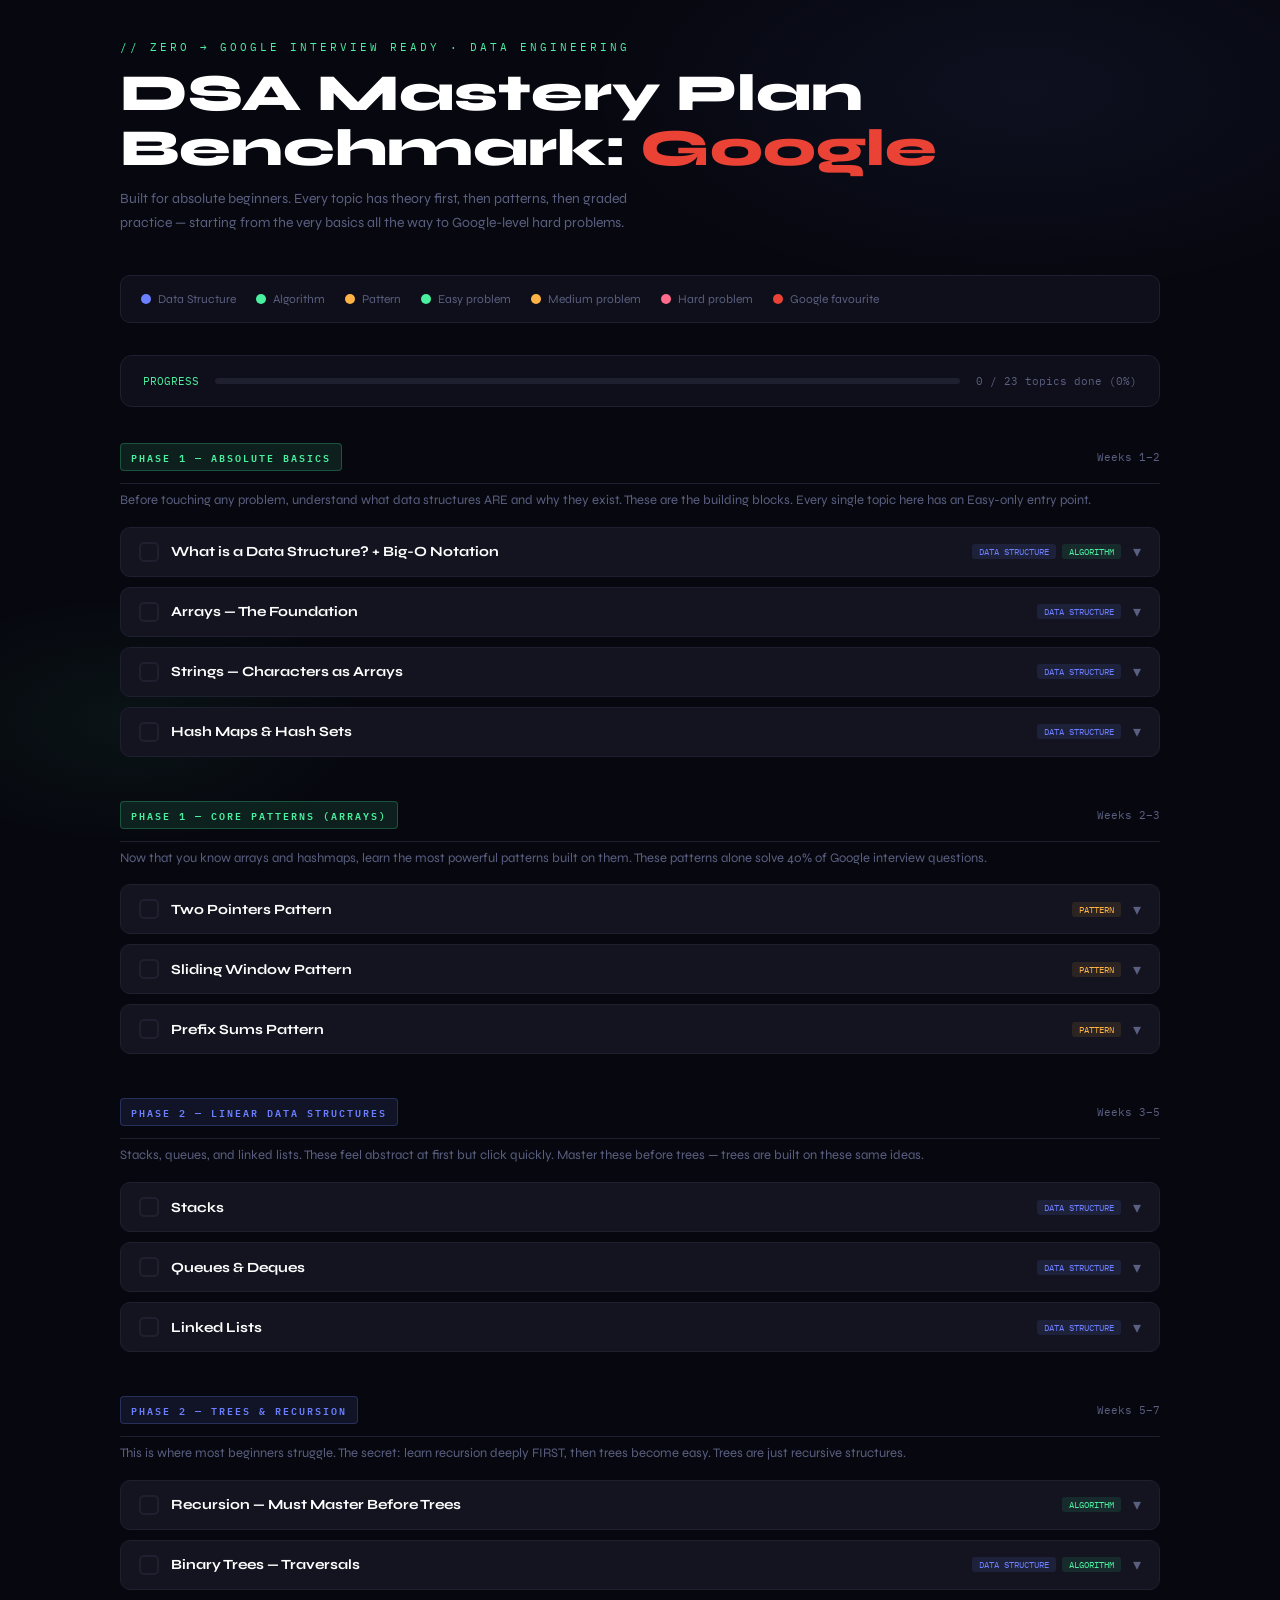
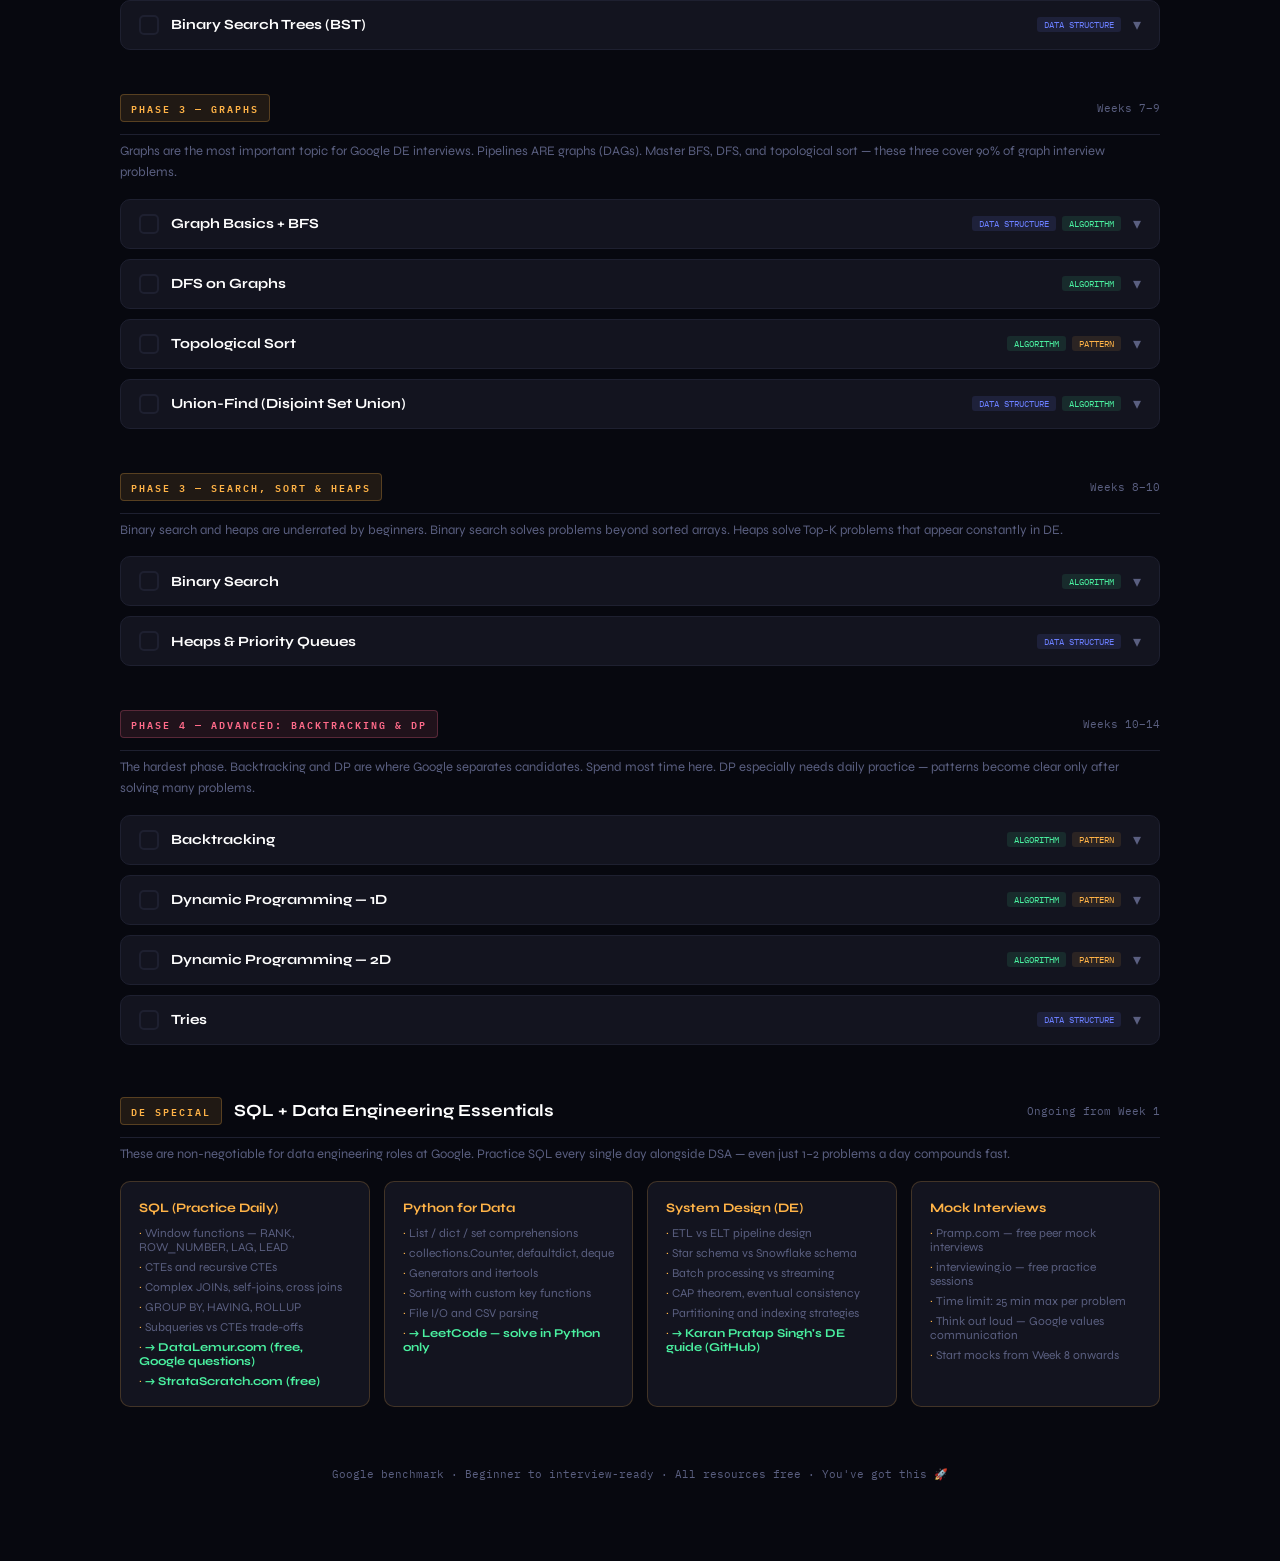
==== basics_DE_learn/learn_plans/dsa-study-plan.html @ 154f58cb "added comprehensive DSA plan" ====
<!DOCTYPE html>
<html lang="en">
<head>
<meta charset="UTF-8"/>
<meta name="viewport" content="width=device-width, initial-scale=1.0"/>
<title>Google DSA Plan — Zero to Interview Ready</title>
<link href="https://fonts.googleapis.com/css2?family=IBM+Plex+Mono:wght@400;600&family=Syne:wght@400;600;700;800&display=swap" rel="stylesheet"/>
<style>
:root {
  --bg: #07080f;
  --surface: #0e0f1a;
  --card: #13141f;
  --border: #1e2030;
  --accent: #4af0a0;
  --accent2: #6b7fff;
  --accent3: #ffb347;
  --accent4: #ff6b8a;
  --text: #dde0f0;
  --muted: #5a5f80;
  --google: #ea4335;
}

*{margin:0;padding:0;box-sizing:border-box;}

body {
  background: var(--bg);
  color: var(--text);
  font-family: 'Syne', sans-serif;
  min-height: 100vh;
}

body::before {
  content:'';
  position:fixed;
  inset:0;
  background:
    radial-gradient(ellipse 60% 40% at 80% 10%, rgba(107,127,255,0.07) 0%, transparent 60%),
    radial-gradient(ellipse 40% 30% at 10% 80%, rgba(74,240,160,0.05) 0%, transparent 50%);
  pointer-events:none;
  z-index:0;
}

.wrap {
  max-width:1080px;
  margin:0 auto;
  padding:40px 20px 80px;
  position:relative;
  z-index:1;
}

/* HEADER */
.hero {
  margin-bottom:40px;
}
.hero-eyebrow {
  font-family:'IBM Plex Mono', monospace;
  font-size:11px;
  letter-spacing:3px;
  color:var(--accent);
  text-transform:uppercase;
  margin-bottom:12px;
}
.hero h1 {
  font-size:clamp(28px,5vw,52px);
  font-weight:800;
  line-height:1.05;
  color:#fff;
}
.hero h1 em {
  font-style:normal;
  color:var(--google);
}
.hero-sub {
  margin-top:12px;
  color:var(--muted);
  font-size:14px;
  line-height:1.7;
  max-width:560px;
}

/* LEGEND */
.legend {
  display:flex;
  gap:20px;
  flex-wrap:wrap;
  margin-bottom:32px;
  padding:16px 20px;
  background:var(--surface);
  border:1px solid var(--border);
  border-radius:10px;
  font-size:12px;
}
.legend-item {
  display:flex;
  align-items:center;
  gap:7px;
  color:var(--muted);
}
.dot {
  width:10px;height:10px;border-radius:50%;flex-shrink:0;
}
.dot-e{background:var(--accent);}
.dot-m{background:var(--accent3);}
.dot-h{background:var(--accent4);}
.dot-t{background:var(--accent2);}

/* PROGRESS */
.prog-wrap {
  background:var(--surface);
  border:1px solid var(--border);
  border-radius:12px;
  padding:18px 22px;
  margin-bottom:36px;
  display:flex;
  align-items:center;
  gap:16px;
  flex-wrap:wrap;
}
.prog-label {
  font-family:'IBM Plex Mono',monospace;
  font-size:11px;
  color:var(--accent);
  white-space:nowrap;
}
.prog-track {
  flex:1;
  min-width:100px;
  height:6px;
  background:var(--border);
  border-radius:99px;
  overflow:hidden;
}
.prog-fill {
  height:100%;
  background:linear-gradient(90deg,var(--accent),var(--accent2));
  border-radius:99px;
  transition:width .5s ease;
  width:0%;
}
.prog-count {
  font-family:'IBM Plex Mono',monospace;
  font-size:11px;
  color:var(--muted);
  white-space:nowrap;
}

/* PHASE */
.phase-block {margin-bottom:44px;}
.phase-title-row {
  display:flex;
  align-items:center;
  gap:12px;
  margin-bottom:6px;
  padding-bottom:12px;
  border-bottom:1px solid var(--border);
}
.phase-pill {
  font-family:'IBM Plex Mono',monospace;
  font-size:10px;
  letter-spacing:2px;
  padding:4px 10px;
  border-radius:4px;
  text-transform:uppercase;
  font-weight:600;
}
.ph1{background:rgba(74,240,160,.1);color:var(--accent);border:1px solid rgba(74,240,160,.25);}
.ph2{background:rgba(107,127,255,.1);color:var(--accent2);border:1px solid rgba(107,127,255,.25);}
.ph3{background:rgba(255,179,71,.1);color:var(--accent3);border:1px solid rgba(255,179,71,.25);}
.ph4{background:rgba(255,107,138,.1);color:var(--accent4);border:1px solid rgba(255,107,138,.25);}

.phase-name {font-size:17px;font-weight:700;color:#fff;}
.phase-weeks {
  margin-left:auto;
  font-family:'IBM Plex Mono',monospace;
  font-size:11px;
  color:var(--muted);
}
.phase-desc {
  font-size:13px;
  color:var(--muted);
  margin-bottom:16px;
  line-height:1.6;
}

/* TOPIC CARD */
.topic-card {
  background:var(--card);
  border:1px solid var(--border);
  border-radius:10px;
  margin-bottom:10px;
  overflow:hidden;
  transition:border-color .2s;
}
.topic-card:hover{border-color:rgba(107,127,255,.3);}
.topic-card.done{background:#0a0f0d;border-color:rgba(74,240,160,.18);}

.topic-head {
  display:flex;
  align-items:center;
  gap:12px;
  padding:14px 18px;
  cursor:pointer;
  user-select:none;
}
.chk {
  width:20px;height:20px;
  border-radius:5px;
  border:2px solid var(--border);
  display:flex;align-items:center;justify-content:center;
  flex-shrink:0;
  cursor:pointer;
  transition:all .2s;
  background:transparent;
}
.topic-card.done .chk{background:var(--accent);border-color:var(--accent);}
.chk svg{opacity:0;transition:opacity .2s;}
.topic-card.done .chk svg{opacity:1;}

.topic-title{font-size:14px;font-weight:700;color:#fff;flex:1;}
.topic-card.done .topic-title{color:var(--accent);}

.topic-tags{display:flex;gap:6px;flex-wrap:wrap;}
.tag {
  font-family:'IBM Plex Mono',monospace;
  font-size:9px;
  padding:2px 7px;
  border-radius:3px;
  text-transform:uppercase;
}
.tag-ds{background:rgba(107,127,255,.12);color:var(--accent2);}
.tag-algo{background:rgba(74,240,160,.1);color:var(--accent);}
.tag-pat{background:rgba(255,179,71,.1);color:var(--accent3);}
.tag-google{background:rgba(234,67,53,.12);color:#ff8a80;}

.chevron{color:var(--muted);font-size:16px;transition:transform .25s;flex-shrink:0;}
.topic-card.open .chevron{transform:rotate(180deg);}

/* BODY */
.topic-body {
  display:none;
  padding:0 18px 18px;
  flex-direction:column;
  gap:18px;
  border-top:1px solid var(--border);
}
.topic-card.open .topic-body{display:flex;}

.body-grid {
  display:grid;
  grid-template-columns:1fr 1fr;
  gap:18px;
}
@media(max-width:600px){.body-grid{grid-template-columns:1fr;}}

.sec-label {
  font-family:'IBM Plex Mono',monospace;
  font-size:9px;
  letter-spacing:2px;
  color:var(--accent2);
  text-transform:uppercase;
  margin-bottom:8px;
}

/* Theory box */
.theory-box {
  background:var(--surface);
  border-radius:8px;
  padding:14px;
  font-size:13px;
  color:var(--muted);
  line-height:1.65;
  border-left:3px solid var(--accent2);
}
.theory-box strong{color:var(--text);}

/* Resources */
.res-list{list-style:none;display:flex;flex-direction:column;gap:7px;}
.res-list li{
  display:flex;align-items:flex-start;gap:8px;
  font-size:12px;color:var(--text);line-height:1.5;
}
.res-list li::before{content:'▶';color:var(--accent2);font-size:9px;margin-top:3px;flex-shrink:0;}
.res-list a{
  color:var(--accent2);text-decoration:none;
  border-bottom:1px dashed rgba(107,127,255,.35);
  transition:color .2s;
}
.res-list a:hover{color:#fff;}

/* Questions */
.q-group-label{
  font-family:'IBM Plex Mono',monospace;
  font-size:9px;
  color:var(--muted);
  letter-spacing:1px;
  text-transform:uppercase;
  margin:10px 0 5px;
}
.q-list{list-style:none;display:flex;flex-direction:column;gap:5px;}
.q-item{
  display:flex;align-items:center;gap:8px;
  font-size:12px;color:var(--muted);
  background:var(--surface);
  border-radius:6px;
  padding:7px 10px;
  border-left:2px solid var(--border);
  line-height:1.4;
}
.ql{font-family:'IBM Plex Mono',monospace;font-size:8px;padding:2px 5px;border-radius:3px;flex-shrink:0;}
.ql-e{background:rgba(74,240,160,.1);color:var(--accent);}
.ql-m{background:rgba(255,179,71,.1);color:var(--accent3);}
.ql-h{background:rgba(255,107,138,.1);color:var(--accent4);}
.qt{font-size:8px;padding:2px 5px;border-radius:3px;flex-shrink:0;
  background:rgba(234,67,53,.1);color:#ff8a80;
  font-family:'IBM Plex Mono',monospace;}

/* Pattern box */
.pat-box {
  background:rgba(255,179,71,.05);
  border:1px solid rgba(255,179,71,.2);
  border-radius:8px;
  padding:14px;
  font-size:13px;
  color:var(--muted);
  line-height:1.65;
}
.pat-box strong{color:var(--accent3);}

/* Tip */
.tip-box {
  background:rgba(74,240,160,.04);
  border:1px solid rgba(74,240,160,.15);
  border-radius:8px;
  padding:12px 16px;
  font-size:12px;
  color:var(--muted);
  line-height:1.65;
}
.tip-box strong{color:var(--accent);}

/* Google note */
.google-box {
  background:rgba(234,67,53,.06);
  border:1px solid rgba(234,67,53,.2);
  border-radius:8px;
  padding:12px 16px;
  font-size:12px;
  color:#ff8a80;
  line-height:1.65;
}

/* DE EXTRAS */
.extras-grid {
  display:grid;
  grid-template-columns:repeat(auto-fit,minmax(220px,1fr));
  gap:14px;
  margin-top:10px;
}
.extra-card {
  background:var(--card);
  border:1px solid rgba(255,179,71,.2);
  border-radius:10px;
  padding:18px;
}
.extra-card h4{font-size:13px;font-weight:700;color:var(--accent3);margin-bottom:10px;}
.extra-card ul{list-style:none;display:flex;flex-direction:column;gap:6px;font-size:12px;color:var(--muted);}
.extra-card ul li::before{content:'· ';color:var(--accent3);}

footer {
  margin-top:60px;
  text-align:center;
  font-family:'IBM Plex Mono',monospace;
  font-size:11px;
  color:var(--muted);
}
</style>
</head>
<body>
<div class="wrap">

<div class="hero">
  <div class="hero-eyebrow">// Zero → Google Interview Ready · Data Engineering</div>
  <h1>DSA Mastery Plan<br/>Benchmark: <em>Google</em></h1>
  <p class="hero-sub">Built for absolute beginners. Every topic has theory first, then patterns, then graded practice — starting from the very basics all the way to Google-level hard problems.</p>
</div>

<div class="legend">
  <div class="legend-item"><div class="dot dot-t"></div> Data Structure</div>
  <div class="legend-item"><div class="dot dot-t" style="background:var(--accent)"></div> Algorithm</div>
  <div class="legend-item"><div class="dot dot-t" style="background:var(--accent3)"></div> Pattern</div>
  <div class="legend-item"><div class="dot dot-e"></div> Easy problem</div>
  <div class="legend-item"><div class="dot dot-m"></div> Medium problem</div>
  <div class="legend-item"><div class="dot dot-h"></div> Hard problem</div>
  <div class="legend-item"><div class="dot dot-h" style="background:var(--google)"></div> Google favourite</div>
</div>

<div class="prog-wrap">
  <span class="prog-label">PROGRESS</span>
  <div class="prog-track"><div class="prog-fill" id="pFill"></div></div>
  <span class="prog-count" id="pCount">0 / 0 topics</span>
</div>

<div id="planRoot"></div>

<!-- DE EXTRAS -->
<div class="phase-block" style="margin-top:52px;">
  <div class="phase-title-row">
    <span class="phase-pill ph3">DE Special</span>
    <span class="phase-name">SQL + Data Engineering Essentials</span>
    <span class="phase-weeks">Ongoing from Week 1</span>
  </div>
  <p class="phase-desc">These are non-negotiable for data engineering roles at Google. Practice SQL every single day alongside DSA — even just 1–2 problems a day compounds fast.</p>
  <div class="extras-grid">
    <div class="extra-card">
      <h4>SQL (Practice Daily)</h4>
      <ul>
        <li>Window functions — RANK, ROW_NUMBER, LAG, LEAD</li>
        <li>CTEs and recursive CTEs</li>
        <li>Complex JOINs, self-joins, cross joins</li>
        <li>GROUP BY, HAVING, ROLLUP</li>
        <li>Subqueries vs CTEs trade-offs</li>
        <li><strong style="color:var(--accent)">→ DataLemur.com (free, Google questions)</strong></li>
        <li><strong style="color:var(--accent)">→ StrataScratch.com (free)</strong></li>
      </ul>
    </div>
    <div class="extra-card">
      <h4>Python for Data</h4>
      <ul>
        <li>List / dict / set comprehensions</li>
        <li>collections.Counter, defaultdict, deque</li>
        <li>Generators and itertools</li>
        <li>Sorting with custom key functions</li>
        <li>File I/O and CSV parsing</li>
        <li><strong style="color:var(--accent)">→ LeetCode — solve in Python only</strong></li>
      </ul>
    </div>
    <div class="extra-card">
      <h4>System Design (DE)</h4>
      <ul>
        <li>ETL vs ELT pipeline design</li>
        <li>Star schema vs Snowflake schema</li>
        <li>Batch processing vs streaming</li>
        <li>CAP theorem, eventual consistency</li>
        <li>Partitioning and indexing strategies</li>
        <li><strong style="color:var(--accent)">→ Karan Pratap Singh's DE guide (GitHub)</strong></li>
      </ul>
    </div>
    <div class="extra-card">
      <h4>Mock Interviews</h4>
      <ul>
        <li>Pramp.com — free peer mock interviews</li>
        <li>interviewing.io — free practice sessions</li>
        <li>Time limit: 25 min max per problem</li>
        <li>Think out loud — Google values communication</li>
        <li>Start mocks from Week 8 onwards</li>
      </ul>
    </div>
  </div>
</div>

<footer>Google benchmark · Beginner to interview-ready · All resources free · You've got this 🚀</footer>
</div>

<script>
const DATA = [
  {
    phase:1, pill:'ph1', label:'Phase 1 — Absolute Basics',
    weeks:'Weeks 1–2', color:'var(--accent)',
    desc:'Before touching any problem, understand what data structures ARE and why they exist. These are the building blocks. Every single topic here has an Easy-only entry point.',
    topics:[
      {
        id:'t01',
        title:'What is a Data Structure? + Big-O Notation',
        tags:['ds','algo'],
        theory:'A data structure is just a way to organize data in memory so you can use it efficiently. An array keeps things in a line. A hash map keeps things in labeled buckets. Big-O is the language we use to say "how fast is this?" — O(1) means instant, O(n) means it slows as data grows. You MUST understand Big-O before solving any problem.',
        pattern:'No pattern yet — this is pure theory. Spend 2 days here.',
        resources:[
          {text:'CS Dojo — Big O Notation for Beginners (YouTube)', url:'https://www.youtube.com/watch?v=D6xkbGLQesk'},
          {text:'Abdul Bari — Introduction to Algorithms (YouTube)', url:'https://www.youtube.com/watch?v=0IAPZzGSbME'},
          {text:'Striver — Why study DSA? (YouTube)', url:'https://www.youtube.com/watch?v=rZ41y93P2Qo'}
        ],
        google:'Big-O is asked verbally in every Google interview. "What is the time complexity of your solution?" — you must answer instantly.',
        questions:{
          easy:[
            {name:'No LeetCode yet — watch all 3 videos above first', google:false},
            {name:'Write Big-O for: loop through array of n items', google:false},
            {name:'Write Big-O for: nested loop through same array', google:false}
          ], med:[], hard:[]
        }
      },
      {
        id:'t02',
        title:'Arrays — The Foundation',
        tags:['ds'],
        theory:'An array stores elements in contiguous memory, one after another. Accessing any element by index is O(1) — instant. But inserting in the middle is O(n) because you have to shift everything. This is the most basic data structure and every other structure builds on this concept.',
        pattern:'No pattern yet. Just get comfortable accessing, iterating, and modifying arrays. In Python this is a list.',
        resources:[
          {text:'Striver — Arrays basics full (YouTube)', url:'https://www.youtube.com/playlist?list=PLgUwDviBIf0rENwdL0nEH0uGom9no0nyB'},
          {text:'Abdul Bari — Arrays (YouTube)', url:'https://www.youtube.com/watch?v=AT14lCXuMKI'},
          {text:'CS Dojo — Introduction to Arrays (YouTube)', url:'https://www.youtube.com/watch?v=pmN9ExDf3yQ'}
        ],
        google:'Arrays are in literally every Google interview. Even "hard" problems usually reduce to clever array manipulation.',
        questions:{
          easy:[
            {name:'Contains Duplicate', google:false},
            {name:'Find Maximum in Array', google:false},
            {name:'Reverse an Array (do it manually first)', google:false},
            {name:'Move Zeroes', google:false},
            {name:'Remove Duplicates from Sorted Array', google:false},
            {name:'Merge Sorted Array', google:true},
            {name:'Plus One', google:false},
            {name:'Pascal\'s Triangle', google:true}
          ],
          med:[
            {name:'Rotate Array', google:true},
            {name:'Find All Duplicates in an Array', google:false}
          ],
          hard:[]
        }
      },
      {
        id:'t03',
        title:'Strings — Characters as Arrays',
        tags:['ds'],
        theory:'A string is just an array of characters. Every array technique applies here too. The key difference is string immutability in many languages — in Python, strings can\'t be modified in place, so you often convert to a list, modify, then join back.',
        pattern:'Frequency counting with a hash map is the #1 string pattern. "Count how many times each character appears." Memorize this.',
        resources:[
          {text:'NeetCode — Strings overview (YouTube)', url:'https://www.youtube.com/c/NeetCode'},
          {text:'Striver — String problems (YouTube)', url:'https://www.youtube.com/playlist?list=PLgUwDviBIf0rENwdL0nEH0uGom9no0nyB'}
        ],
        google:'Google loves string manipulation — anagrams, palindromes, and encoding problems appear very frequently.',
        questions:{
          easy:[
            {name:'Valid Palindrome', google:true},
            {name:'Valid Anagram', google:true},
            {name:'Reverse String', google:false},
            {name:'First Unique Character in a String', google:true},
            {name:'Longest Common Prefix', google:false},
            {name:'Roman to Integer', google:true},
            {name:'Count and Say', google:true}
          ],
          med:[
            {name:'Longest Palindromic Substring', google:true},
            {name:'String to Integer (atoi)', google:true}
          ],
          hard:[]
        }
      },
      {
        id:'t04',
        title:'Hash Maps & Hash Sets',
        tags:['ds'],
        theory:'A hash map stores key-value pairs. When you say dict["apple"] = 5, it instantly stores and retrieves in O(1) time. Internally it uses a "hash function" to convert the key into an index. A hash set is the same idea but only stores keys (no values) — useful for "have I seen this before?" checks.',
        pattern:'Pattern: Trade space for speed. Whenever a brute force is O(n²), ask "can I use a hashmap to remember things I\'ve already seen?" This cuts it to O(n).',
        resources:[
          {text:'CS Dojo — Hash Tables (YouTube)', url:'https://www.youtube.com/watch?v=sfWyugl4JWA'},
          {text:'Abdul Bari — Hashing (YouTube)', url:'https://www.youtube.com/watch?v=MfhjkfocRR0'},
          {text:'NeetCode — Arrays & Hashing (YouTube)', url:'https://www.youtube.com/c/NeetCode'}
        ],
        google:'Google uses hashmap problems to test if you know the "trade space for speed" principle. Two Sum is the classic example — it\'s deceptively simple but teaches the core idea.',
        questions:{
          easy:[
            {name:'Two Sum', google:true},
            {name:'Ransom Note', google:true},
            {name:'Jewels and Stones', google:true},
            {name:'Isomorphic Strings', google:false},
            {name:'Word Pattern', google:false}
          ],
          med:[
            {name:'Group Anagrams', google:true},
            {name:'Top K Frequent Elements', google:true},
            {name:'Longest Consecutive Sequence', google:true},
            {name:'Subarray Sum Equals K', google:true}
          ],
          hard:[
            {name:'All O`one Data Structure', google:false}
          ]
        }
      }
    ]
  },
  {
    phase:1, pill:'ph1', label:'Phase 1 — Core Patterns (Arrays)',
    weeks:'Weeks 2–3', color:'var(--accent)',
    desc:'Now that you know arrays and hashmaps, learn the most powerful patterns built on them. These patterns alone solve 40% of Google interview questions.',
    topics:[
      {
        id:'t05',
        title:'Two Pointers Pattern',
        tags:['pattern'],
        theory:'You have one array and two index variables (pointers) that move toward each other or in the same direction. This avoids a nested loop — instead of O(n²), you get O(n). Typically used when the array is sorted or when you need to compare elements from both ends.',
        pattern:'PATTERN: Use two pointers when: (1) array is sorted and you need pairs, (2) you need to detect a cycle, (3) you need to partition the array in place. Start both pointers, define a condition to move each one.',
        resources:[
          {text:'NeetCode — Two Pointers full playlist (YouTube)', url:'https://www.youtube.com/watch?v=jM2dhDPYMQM'},
          {text:'Striver — Two Pointer technique (YouTube)', url:'https://www.youtube.com/playlist?list=PLgUwDviBIf0rENwdL0nEH0uGom9no0nyB'},
          {text:'Back To Back SWE — Two pointers (YouTube)', url:'https://www.youtube.com/c/BackToBackSWE'}
        ],
        google:'Google uses two pointers heavily for array and string problems. Valid Palindrome and 3Sum are classic Google screens.',
        questions:{
          easy:[
            {name:'Valid Palindrome', google:true},
            {name:'Squares of a Sorted Array', google:false},
            {name:'Merge Sorted Array (two pointer version)', google:true}
          ],
          med:[
            {name:'Two Sum II (sorted array)', google:false},
            {name:'3Sum', google:true},
            {name:'Container With Most Water', google:true},
            {name:'Remove Nth Node From End of List', google:true},
            {name:'Sort Colors (Dutch National Flag)', google:true},
            {name:'4Sum', google:false}
          ],
          hard:[
            {name:'Trapping Rain Water', google:true}
          ]
        }
      },
      {
        id:'t06',
        title:'Sliding Window Pattern',
        tags:['pattern'],
        theory:'A window is a contiguous subarray or substring. The window slides from left to right — you add elements from the right and remove them from the left. This converts a O(n²) brute force into O(n). There are two types: fixed-size window (window size is given) and variable-size window (expand/shrink based on a condition).',
        pattern:'PATTERN: Use sliding window when the problem says "subarray/substring" + "maximum/minimum/longest/shortest". Template: left=0, loop right from 0 to n. Add right element. While window is invalid → shrink from left. Update answer.',
        resources:[
          {text:'NeetCode — Sliding Window (YouTube)', url:'https://www.youtube.com/watch?v=jM2dhDPYMQM'},
          {text:'Striver — Sliding Window (YouTube)', url:'https://youtu.be/EHCGAZBbB88'},
          {text:'Aditya Verma — Sliding Window full playlist (YouTube)', url:'https://www.youtube.com/playlist?list=PL_z_8CaSLPWeM8BDJmIYDaoQ5zuwyxnfj'}
        ],
        google:'Minimum Window Substring is a Google classic that appears in phone screens. Master this pattern cold.',
        questions:{
          easy:[
            {name:'Maximum Average Subarray I (fixed window)', google:false},
            {name:'Best Time to Buy and Sell Stock', google:true},
            {name:'Find All Anagrams in a String — easy version first: just check if one is anagram of other', google:false}
          ],
          med:[
            {name:'Longest Substring Without Repeating Characters', google:true},
            {name:'Permutation in String', google:true},
            {name:'Find All Anagrams in a String', google:true},
            {name:'Longest Repeating Character Replacement', google:true},
            {name:'Max Consecutive Ones III', google:false},
            {name:'Fruits Into Baskets', google:false}
          ],
          hard:[
            {name:'Minimum Window Substring', google:true},
            {name:'Sliding Window Maximum', google:true}
          ]
        }
      },
      {
        id:'t07',
        title:'Prefix Sums Pattern',
        tags:['pattern'],
        theory:'A prefix sum array stores the running total: prefix[i] = sum of all elements from index 0 to i. Once built in O(n), you can answer "what is the sum of elements from index L to R?" in O(1) instead of O(n). This is a pure "precompute to answer queries fast" technique.',
        pattern:'PATTERN: Whenever you see "sum of subarray" or "number of subarrays with sum = k", think prefix sums. Combined with a hashmap, it becomes extremely powerful.',
        resources:[
          {text:'NeetCode — Prefix Sum (YouTube)', url:'https://www.youtube.com/c/NeetCode'},
          {text:'Striver — Prefix Sum (YouTube)', url:'https://www.youtube.com/playlist?list=PLgUwDviBIf0rENwdL0nEH0uGom9no0nyB'}
        ],
        google:'Subarray Sum Equals K is a Google staple. The prefix sum + hashmap combination is one of the most elegant patterns.',
        questions:{
          easy:[
            {name:'Running Sum of 1d Array', google:false},
            {name:'Find Pivot Index', google:true},
            {name:'Range Sum Query — Immutable', google:false}
          ],
          med:[
            {name:'Subarray Sum Equals K', google:true},
            {name:'Product of Array Except Self', google:true},
            {name:'Contiguous Array', google:false},
            {name:'Number of Ways to Split Array', google:false}
          ],
          hard:[]
        }
      }
    ]
  },
  {
    phase:2, pill:'ph2', label:'Phase 2 — Linear Data Structures',
    weeks:'Weeks 3–5', color:'var(--accent2)',
    desc:'Stacks, queues, and linked lists. These feel abstract at first but click quickly. Master these before trees — trees are built on these same ideas.',
    topics:[
      {
        id:'t08',
        title:'Stacks',
        tags:['ds'],
        theory:'A stack is Last-In First-Out (LIFO). Think of a stack of plates — you always add and remove from the top. In Python it\'s just a list with .append() to push and .pop() to remove. O(1) for both. Classic use case: matching parentheses, undo/redo, tracking function calls.',
        pattern:'PATTERN — Monotonic Stack: Keep the stack always sorted (either always increasing or always decreasing). When a new element breaks the order, pop until it doesn\'t. This solves "next greater element" type problems in O(n).',
        resources:[
          {text:'Abdul Bari — Stack Data Structure (YouTube)', url:'https://www.youtube.com/watch?v=zwb3GmNAtFk'},
          {text:'NeetCode — Stack problems (YouTube)', url:'https://www.youtube.com/c/NeetCode'},
          {text:'Striver — Stack & Queue (YouTube)', url:'https://www.youtube.com/playlist?list=PLgUwDviBIf0rENwdL0nEH0uGom9no0nyB'}
        ],
        google:'Valid Parentheses appears in almost every Google phone screen — it\'s a litmus test. Monotonic stack problems are a Google favourite in on-site rounds.',
        questions:{
          easy:[
            {name:'Valid Parentheses', google:true},
            {name:'Baseball Game', google:true},
            {name:'Implement Stack using Queues', google:false},
            {name:'Remove All Adjacent Duplicates In String', google:false}
          ],
          med:[
            {name:'Min Stack', google:true},
            {name:'Daily Temperatures (monotonic stack)', google:true},
            {name:'Evaluate Reverse Polish Notation', google:true},
            {name:'Asteroid Collision', google:true},
            {name:'Car Fleet', google:false},
            {name:'Next Greater Element II', google:false}
          ],
          hard:[
            {name:'Largest Rectangle in Histogram', google:true},
            {name:'Basic Calculator II', google:true}
          ]
        }
      },
      {
        id:'t09',
        title:'Queues & Deques',
        tags:['ds'],
        theory:'A queue is First-In First-Out (FIFO). Think of a ticket line — first person in is first served. In Python use collections.deque — it adds/removes from both ends in O(1) unlike a regular list. A deque (double-ended queue) lets you add/remove from both ends efficiently. Critical for BFS which you\'ll use constantly in graph problems.',
        pattern:'PATTERN: BFS (Breadth First Search) always uses a queue. Level-order tree traversal uses a queue. Sliding window maximum uses a deque. Memorize: queue = BFS.',
        resources:[
          {text:'Abdul Bari — Queue (YouTube)', url:'https://www.youtube.com/watch?v=zp6pBNbUB2U'},
          {text:'CS Dojo — Queue introduction (YouTube)', url:'https://www.youtube.com/watch?v=okr-XE8yTO8'},
          {text:'NeetCode — Deque and Queue (YouTube)', url:'https://www.youtube.com/c/NeetCode'}
        ],
        google:'Google loves BFS problems — Rotting Oranges, Word Ladder, and Shortest Path all use a queue. Master deque from the collections module.',
        questions:{
          easy:[
            {name:'Implement Queue using Stacks', google:false},
            {name:'Number of Students Unable to Eat Lunch', google:false},
            {name:'First Unique Character in a String (queue approach)', google:true}
          ],
          med:[
            {name:'Design Circular Queue', google:false},
            {name:'Rotting Oranges', google:true},
            {name:'Walls and Gates (BFS intro)', google:true},
            {name:'Open the Lock', google:false}
          ],
          hard:[
            {name:'Sliding Window Maximum (deque)', google:true}
          ]
        }
      },
      {
        id:'t10',
        title:'Linked Lists',
        tags:['ds'],
        theory:'A linked list is a chain of nodes where each node holds a value and a pointer to the next node. Unlike arrays, elements are NOT in contiguous memory. Accessing element at index i is O(n) — you walk the chain. But inserting/deleting at a known position is O(1). You MUST be comfortable drawing these on paper before coding.',
        pattern:'PATTERN — Fast & Slow Pointers (Floyd\'s): Two pointers move at different speeds — one moves 1 step, other moves 2. When the fast one reaches the end, the slow one is at the middle. If there\'s a cycle, they\'ll meet. This one pattern solves cycle detection, finding middle, and finding start of cycle.',
        resources:[
          {text:'Striver — Linked List complete series (YouTube)', url:'https://www.youtube.com/playlist?list=PLgUwDviBIf0rENwdL0nEH0uGom9no0nyB'},
          {text:'Abdul Bari — Linked List (YouTube)', url:'https://www.youtube.com/watch?v=NobHlGUjV3g'},
          {text:'NeetCode — Linked List (YouTube)', url:'https://www.youtube.com/c/NeetCode'}
        ],
        google:'LRU Cache is a Google favourite — it combines linked list + hashmap and tests design thinking. Expect at least one linked list question in Google on-sites.',
        questions:{
          easy:[
            {name:'Reverse Linked List', google:true},
            {name:'Merge Two Sorted Lists', google:true},
            {name:'Linked List Cycle (detect)', google:true},
            {name:'Palindrome Linked List', google:true},
            {name:'Middle of the Linked List', google:false},
            {name:'Remove Duplicates from Sorted List', google:false}
          ],
          med:[
            {name:'Linked List Cycle II (find start)', google:true},
            {name:'Remove Nth Node From End', google:true},
            {name:'Reorder List', google:true},
            {name:'Add Two Numbers', google:true},
            {name:'Copy List with Random Pointer', google:true},
            {name:'Swap Nodes in Pairs', google:false}
          ],
          hard:[
            {name:'Reverse Nodes in k-Group', google:true},
            {name:'LRU Cache', google:true},
            {name:'Merge K Sorted Lists', google:true}
          ]
        }
      }
    ]
  },
  {
    phase:2, pill:'ph2', label:'Phase 2 — Trees & Recursion',
    weeks:'Weeks 5–7', color:'var(--accent2)',
    desc:'This is where most beginners struggle. The secret: learn recursion deeply FIRST, then trees become easy. Trees are just recursive structures.',
    topics:[
      {
        id:'t11',
        title:'Recursion — Must Master Before Trees',
        tags:['algo'],
        theory:'Recursion is when a function calls itself. Every recursive function has two parts: (1) Base case — when to STOP, and (2) Recursive case — call yourself with a smaller problem. The call stack tracks all the function calls. Draw the call tree for every problem until it clicks. This is not optional — you cannot do trees, graphs, or DP without recursion.',
        pattern:'PATTERN: Think recursively = "assume my function works for smaller inputs, how do I use that to solve the full problem?" This is the leap that unlocks everything.',
        resources:[
          {text:'Abdul Bari — Recursion full series — WATCH ALL (YouTube)', url:'https://www.youtube.com/playlist?list=PLDN4rrl48XKpZkf03iYFl-O29szjTrs_O'},
          {text:'Striver — Recursion basics (YouTube)', url:'https://www.youtube.com/playlist?list=PLgUwDviBIf0rGEWe64KWas0Nryn7SCRWx'},
          {text:'CS Dojo — Recursion intro (YouTube)', url:'https://www.youtube.com/watch?v=B0NtAFf4bvU'}
        ],
        google:'Google expects you to reason recursively in almost every problem — trees, graphs, divide and conquer, DP. This is the most important foundation.',
        questions:{
          easy:[
            {name:'Fibonacci Number (write recursive + iterative both)', google:false},
            {name:'Power of Two', google:false},
            {name:'Reverse String (recursive)', google:false},
            {name:'Sum of Digits', google:false}
          ],
          med:[
            {name:'Pow(x, n)', google:true},
            {name:'Generate Parentheses (warm up for backtracking)', google:true}
          ],
          hard:[]
        }
      },
      {
        id:'t12',
        title:'Binary Trees — Traversals',
        tags:['ds','algo'],
        theory:'A binary tree is a node where each node has at most 2 children: left and right. The topmost node is the root. Nodes with no children are leaves. Height of tree = number of levels. A balanced tree has O(log n) height. An unbalanced tree can degrade to O(n) height (like a linked list). Learn all 4 traversals cold — they are used in every tree problem.',
        pattern:'PATTERN — The 4 Traversals:\n• Inorder (Left→Root→Right): gives sorted output for BST\n• Preorder (Root→Left→Right): used to copy/serialize a tree\n• Postorder (Left→Right→Root): used to delete/compute from leaves up\n• Level-order (BFS with queue): processes level by level',
        resources:[
          {text:'Abdul Bari — Binary Trees full (YouTube)', url:'https://www.youtube.com/watch?v=H5JubkIy_p8'},
          {text:'Striver — Trees series part 1 (YouTube)', url:'https://www.youtube.com/playlist?list=PLgUwDviBIf0rENwdL0nEH0uGom9no0nyB'},
          {text:'Back To Back SWE — Tree traversals visual (YouTube)', url:'https://www.youtube.com/c/BackToBackSWE'}
        ],
        google:'Google asks tree problems in EVERY on-site. Lowest Common Ancestor, Serialize/Deserialize, and Binary Tree Maximum Path Sum are direct Google favourites.',
        questions:{
          easy:[
            {name:'Maximum Depth of Binary Tree', google:true},
            {name:'Invert Binary Tree', google:true},
            {name:'Symmetric Tree', google:true},
            {name:'Path Sum', google:false},
            {name:'Same Tree', google:true},
            {name:'Subtree of Another Tree', google:false},
            {name:'Diameter of Binary Tree', google:true}
          ],
          med:[
            {name:'Binary Tree Level Order Traversal', google:true},
            {name:'Binary Tree Right Side View', google:true},
            {name:'Count Good Nodes in Binary Tree', google:false},
            {name:'Lowest Common Ancestor of BT', google:true},
            {name:'Binary Tree Zigzag Level Order', google:true},
            {name:'Path Sum II', google:true},
            {name:'Construct BT from Preorder and Inorder', google:true},
            {name:'Serialize and Deserialize BST', google:true}
          ],
          hard:[
            {name:'Binary Tree Maximum Path Sum', google:true},
            {name:'Serialize and Deserialize Binary Tree', google:true}
          ]
        }
      },
      {
        id:'t13',
        title:'Binary Search Trees (BST)',
        tags:['ds'],
        theory:'A BST is a binary tree with one extra rule: for any node, all values in its LEFT subtree are smaller, all values in its RIGHT subtree are larger. This property lets you search in O(log n) — at each node you eliminate half the tree. Inorder traversal of a BST gives elements in sorted order — very useful.',
        pattern:'PATTERN: Any BST problem can be solved by inorder traversal (gives sorted array) then solving the simpler problem on the sorted array. Validation uses the min-max range approach: pass valid range down the tree.',
        resources:[
          {text:'Striver — BST full series (YouTube)', url:'https://www.youtube.com/playlist?list=PLgUwDviBIf0rENwdL0nEH0uGom9no0nyB'},
          {text:'Abdul Bari — BST operations (YouTube)', url:'https://www.youtube.com/watch?v=pcKY4hjDrxk'},
          {text:'NeetCode — BST problems (YouTube)', url:'https://www.youtube.com/c/NeetCode'}
        ],
        google:'Validate BST and Kth Smallest Element in BST are extremely common at Google. The inorder traversal trick is key.',
        questions:{
          easy:[
            {name:'Search in a Binary Search Tree', google:false},
            {name:'Minimum Absolute Difference in BST', google:false},
            {name:'Convert Sorted Array to BST', google:true}
          ],
          med:[
            {name:'Validate Binary Search Tree', google:true},
            {name:'Kth Smallest Element in a BST', google:true},
            {name:'Insert into a Binary Search Tree', google:false},
            {name:'Delete Node in a BST', google:false},
            {name:'Lowest Common Ancestor of a BST', google:true},
            {name:'Inorder Successor in BST', google:true}
          ],
          hard:[
            {name:'Count of Smaller Numbers After Self', google:true}
          ]
        }
      }
    ]
  },
  {
    phase:3, pill:'ph3', label:'Phase 3 — Graphs',
    weeks:'Weeks 7–9', color:'var(--accent3)',
    desc:'Graphs are the most important topic for Google DE interviews. Pipelines ARE graphs (DAGs). Master BFS, DFS, and topological sort — these three cover 90% of graph interview problems.',
    topics:[
      {
        id:'t14',
        title:'Graph Basics + BFS',
        tags:['ds','algo'],
        theory:'A graph is a set of nodes (vertices) connected by edges. Unlike trees, graphs can have cycles and multiple paths between nodes. Representation: adjacency list (dict of lists in Python) is almost always what you use in interviews. BFS explores level by level using a queue — finds shortest path in unweighted graphs.',
        pattern:'PATTERN — BFS template:\n1. Put start node in queue, mark visited\n2. While queue not empty: pop node, process it\n3. Add all unvisited neighbours to queue, mark visited\nKey: always mark visited WHEN you add to queue, not when you pop.',
        resources:[
          {text:'Striver — Graph series part 1 BFS DFS (YouTube)', url:'https://www.youtube.com/playlist?list=PLgUwDviBIf0rGEWe64KWas0Nryn7SCRWx'},
          {text:'Abdul Bari — Graph algorithms (YouTube)', url:'https://www.youtube.com/playlist?list=PLDN4rrl48XKpZkf03iYFl-O29szjTrs_O'},
          {text:'William Fiset — Graph theory full (YouTube)', url:'https://www.youtube.com/playlist?list=PLDV1Zeh2NRsDGO4--qE8yH72HFL1Km93P'}
        ],
        google:'Number of Islands and Rotting Oranges are Google phone screen staples. Word Ladder appears in on-sites.',
        questions:{
          easy:[
            {name:'Find if Path Exists in Graph', google:false},
            {name:'Flood Fill (BFS on grid)', google:true},
            {name:'Island Perimeter', google:false}
          ],
          med:[
            {name:'Number of Islands', google:true},
            {name:'Rotting Oranges', google:true},
            {name:'Max Area of Island', google:true},
            {name:'Clone Graph', google:true},
            {name:'Walls and Gates', google:true},
            {name:'Pacific Atlantic Water Flow', google:true},
            {name:'Number of Provinces', google:false}
          ],
          hard:[
            {name:'Word Ladder', google:true},
            {name:'Shortest Path in Binary Matrix', google:false}
          ]
        }
      },
      {
        id:'t15',
        title:'DFS on Graphs',
        tags:['algo'],
        theory:'DFS explores as deep as possible before backtracking. Uses a stack — either the call stack (recursive) or an explicit stack. Great for: detecting cycles, finding connected components, path finding, and topological sort. In grids, DFS is often simpler to write than BFS.',
        pattern:'PATTERN — DFS template (recursive):\ndef dfs(node, visited):\n  visited.add(node)\n  for neighbour in graph[node]:\n    if neighbour not in visited:\n      dfs(neighbour, visited)\nFor cycle detection: track nodes in current recursion path.',
        resources:[
          {text:'Striver — DFS full (YouTube)', url:'https://www.youtube.com/playlist?list=PLgUwDviBIf0rGEWe64KWas0Nryn7SCRWx'},
          {text:'William Fiset — DFS explained (YouTube)', url:'https://www.youtube.com/playlist?list=PLDV1Zeh2NRsDGO4--qE8yH72HFL1Km93P'},
          {text:'NeetCode — Graph DFS (YouTube)', url:'https://www.youtube.com/c/NeetCode'}
        ],
        google:'Course Schedule and the cycle detection pattern is a direct Google interview question — it maps to dependency graphs which are very relevant for DE.',
        questions:{
          easy:[
            {name:'Same Tree (DFS approach)', google:true},
            {name:'Path Exists in Graph (DFS)', google:false}
          ],
          med:[
            {name:'Course Schedule (cycle detection)', google:true},
            {name:'Course Schedule II', google:true},
            {name:'Number of Connected Components in Graph', google:true},
            {name:'Surrounded Regions', google:true},
            {name:'Redundant Connection', google:false}
          ],
          hard:[
            {name:'Critical Connections in a Network', google:true}
          ]
        }
      },
      {
        id:'t16',
        title:'Topological Sort',
        tags:['algo','pattern'],
        theory:'Topological sort orders nodes in a Directed Acyclic Graph (DAG) such that for every edge A→B, A comes before B in the order. Only possible on DAGs (no cycles). Two algorithms: Kahn\'s algorithm (BFS-based, counts in-degrees) and DFS-based (post-order). This directly models pipeline dependency resolution.',
        pattern:'PATTERN — Kahn\'s Algorithm (BFS topological sort):\n1. Count in-degrees of all nodes\n2. Add all nodes with in-degree 0 to queue\n3. Pop from queue, add to result, reduce neighbours\' in-degrees\n4. If neighbour in-degree becomes 0, add to queue\n5. If result length != total nodes → cycle exists',
        resources:[
          {text:'Striver — Topological Sort Kahn\'s (YouTube)', url:'https://www.youtube.com/playlist?list=PLgUwDviBIf0rGEWe64KWas0Nryn7SCRWx'},
          {text:'Abdul Bari — Topological Sort (YouTube)', url:'https://www.youtube.com/watch?v=ddTC4Zovtbc'},
          {text:'William Fiset — Topological Sort (YouTube)', url:'https://www.youtube.com/playlist?list=PLDV1Zeh2NRsDGO4--qE8yH72HFL1Km93P'}
        ],
        google:'This is the most DE-relevant algorithm — Airflow DAGs, Spark dependency graphs, and build systems all use topological sort. Google asks this directly.',
        questions:{
          easy:[
            {name:'Build a graph manually: given edges, draw adjacency list', google:false}
          ],
          med:[
            {name:'Course Schedule (topo sort version)', google:true},
            {name:'Course Schedule II (return order)', google:true},
            {name:'Find All Possible Recipes from Given Supplies', google:false},
            {name:'Minimum Height Trees', google:true},
            {name:'Alien Dictionary', google:true}
          ],
          hard:[
            {name:'Sequence Reconstruction', google:true},
            {name:'Course Schedule IV', google:false}
          ]
        }
      },
      {
        id:'t17',
        title:'Union-Find (Disjoint Set Union)',
        tags:['ds','algo'],
        theory:'Union-Find efficiently answers: "are these two nodes in the same connected component?" Two operations: Find (which group does X belong to?) and Union (merge two groups). With path compression and union by rank, both operations are nearly O(1) amortized. Very elegant data structure.',
        pattern:'PATTERN: Use Union-Find when you see "connected components", "number of groups", or "are A and B connected?" and the graph is undirected. Template: parent array + rank array + find() with path compression + union() with rank.',
        resources:[
          {text:'Striver — DSU / Union Find (YouTube)', url:'https://www.youtube.com/playlist?list=PLgUwDviBIf0rGEWe64KWas0Nryn7SCRWx'},
          {text:'William Fiset — Union Find (YouTube)', url:'https://www.youtube.com/watch?v=ibjEGG7ylHk'},
          {text:'NeetCode — Union Find (YouTube)', url:'https://www.youtube.com/c/NeetCode'}
        ],
        google:'Redundant Connection and Number of Islands (Union-Find approach) test both correctness and code efficiency.',
        questions:{
          easy:[
            {name:'Find if Path Exists in Graph (UF approach)', google:false}
          ],
          med:[
            {name:'Number of Provinces (UF approach)', google:false},
            {name:'Redundant Connection', google:true},
            {name:'Accounts Merge', google:true},
            {name:'Most Stones Removed with Same Row or Column', google:false}
          ],
          hard:[
            {name:'Number of Islands II (online queries)', google:true}
          ]
        }
      }
    ]
  },
  {
    phase:3, pill:'ph3', label:'Phase 3 — Search, Sort & Heaps',
    weeks:'Weeks 8–10', color:'var(--accent3)',
    desc:'Binary search and heaps are underrated by beginners. Binary search solves problems beyond sorted arrays. Heaps solve Top-K problems that appear constantly in DE.',
    topics:[
      {
        id:'t18',
        title:'Binary Search',
        tags:['algo'],
        theory:'Binary search works on any sorted collection. At each step you look at the middle element — if it\'s too big, search the left half; too small, search the right half. Each step eliminates half the elements → O(log n). The tricky part is handling the boundary conditions correctly (lo <= hi vs lo < hi, mid+1 vs mid).',
        pattern:'PATTERN — Binary search on the ANSWER (not just sorted arrays): When a problem asks "find the minimum/maximum X such that condition Y is satisfied", binary search on X directly. Works whenever the condition is monotonic (once true, stays true). Koko Eating Bananas is the textbook example.',
        resources:[
          {text:'Striver — Binary Search full series (YouTube)', url:'https://www.youtube.com/playlist?list=PLgUwDviBIf0rENwdL0nEH0uGom9no0nyB'},
          {text:'NeetCode — Binary Search (YouTube)', url:'https://www.youtube.com/c/NeetCode'},
          {text:'Errichto — Binary Search masterclass (YouTube)', url:'https://www.youtube.com/watch?v=GU7DpgHINWQ'}
        ],
        google:'Google loves binary search on the answer space — Ship Packages, Koko, and Minimize Max Distance are all on-site level questions.',
        questions:{
          easy:[
            {name:'Binary Search (basic)', google:false},
            {name:'Search Insert Position', google:false},
            {name:'First Bad Version', google:true},
            {name:'Guess Number Higher or Lower', google:false},
            {name:'Sqrt(x) — floor value', google:true}
          ],
          med:[
            {name:'Find Minimum in Rotated Sorted Array', google:true},
            {name:'Search in Rotated Sorted Array', google:true},
            {name:'Koko Eating Bananas', google:true},
            {name:'Capacity to Ship Packages Within D Days', google:true},
            {name:'Find Peak Element', google:true},
            {name:'Search a 2D Matrix', google:true},
            {name:'Time Based Key-Value Store', google:true}
          ],
          hard:[
            {name:'Median of Two Sorted Arrays', google:true},
            {name:'Split Array Largest Sum', google:true}
          ]
        }
      },
      {
        id:'t19',
        title:'Heaps & Priority Queues',
        tags:['ds'],
        theory:'A heap is a binary tree where the parent is always smaller than children (min-heap) or always larger (max-heap). The top element is always the minimum or maximum. In Python, heapq is a min-heap. Push and pop are O(log n). Peek (see min) is O(1). Perfect for "always give me the current minimum/maximum".',
        pattern:'PATTERN — Top-K: Use a min-heap of size K to maintain the K largest elements. Pattern: push each element, if heap size > K, pop the smallest. At the end, heap contains K largest. For K smallest elements, use a max-heap (negate values in Python).',
        resources:[
          {text:'Striver — Heap / Priority Queue full (YouTube)', url:'https://www.youtube.com/playlist?list=PLgUwDviBIf0rENwdL0nEH0uGom9no0nyB'},
          {text:'NeetCode — Heap problems (YouTube)', url:'https://www.youtube.com/c/NeetCode'},
          {text:'Abdul Bari — Heaps (YouTube)', url:'https://www.youtube.com/watch?v=HqPJF2L5h9U'}
        ],
        google:'Top-K problems appear in every Google interview style — "top K frequent searches", "K closest data centers", "K-way merge". The Two Heaps pattern for Find Median is an on-site classic.',
        questions:{
          easy:[
            {name:'Last Stone Weight', google:false},
            {name:'Kth Largest Element in a Stream', google:true},
            {name:'Find Median from Data Stream — easy version: just use sorted list', google:false}
          ],
          med:[
            {name:'Kth Largest Element in an Array', google:true},
            {name:'Top K Frequent Elements', google:true},
            {name:'K Closest Points to Origin', google:true},
            {name:'Task Scheduler', google:true},
            {name:'Reorganize String', google:true},
            {name:'K-Way Merge (merge K sorted lists — heap approach)', google:true}
          ],
          hard:[
            {name:'Find Median from Data Stream (two heaps)', google:true},
            {name:'IPO', google:false},
            {name:'Trapping Rain Water II', google:true}
          ]
        }
      }
    ]
  },
  {
    phase:4, pill:'ph4', label:'Phase 4 — Advanced: Backtracking & DP',
    weeks:'Weeks 10–14', color:'var(--accent4)',
    desc:'The hardest phase. Backtracking and DP are where Google separates candidates. Spend most time here. DP especially needs daily practice — patterns become clear only after solving many problems.',
    topics:[
      {
        id:'t20',
        title:'Backtracking',
        tags:['algo','pattern'],
        theory:'Backtracking is recursion + undo. You build a solution step by step, and when a step leads to a dead end, you UNDO it (backtrack) and try a different path. Think of solving a maze — you go forward, hit a wall, come back, try another direction. The solution space is a decision tree and backtracking explores it.',
        pattern:'PATTERN — Universal template:\ndef backtrack(current_choice, remaining):\n  if valid_complete_solution: add to results; return\n  for each option in remaining:\n    make choice\n    backtrack(updated_state)\n    undo choice  ← this is the backtrack step',
        resources:[
          {text:'Striver — Backtracking full series (YouTube)', url:'https://www.youtube.com/playlist?list=PLgUwDviBIf0rGEWe64KWas0Nryn7SCRWx'},
          {text:'Abdul Bari — Backtracking (YouTube)', url:'https://www.youtube.com/watch?v=DKCbsiDBN6c'},
          {text:'NeetCode — Backtracking (YouTube)', url:'https://www.youtube.com/c/NeetCode'}
        ],
        google:'Generate Parentheses, Word Search, and N-Queens have all appeared in Google on-sites. The template is always the same — practice until it\'s automatic.',
        questions:{
          easy:[
            {name:'Letter Case Permutation', google:false},
            {name:'Binary Watch', google:true}
          ],
          med:[
            {name:'Subsets', google:true},
            {name:'Subsets II (with duplicates)', google:false},
            {name:'Permutations', google:true},
            {name:'Permutations II (with duplicates)', google:false},
            {name:'Combination Sum', google:true},
            {name:'Combination Sum II', google:false},
            {name:'Generate Parentheses', google:true},
            {name:'Letter Combinations of a Phone Number', google:true},
            {name:'Word Search', google:true}
          ],
          hard:[
            {name:'N-Queens', google:true},
            {name:'N-Queens II', google:false},
            {name:'Sudoku Solver', google:true},
            {name:'Word Search II (trie + backtracking)', google:true}
          ]
        }
      },
      {
        id:'t21',
        title:'Dynamic Programming — 1D',
        tags:['algo','pattern'],
        theory:'DP breaks a problem into overlapping subproblems and stores results so you never recompute. Two approaches: top-down (recursion + memoization — cache results) and bottom-up (tabulation — fill a table iteratively). Always start with the recursive solution, then add memoization, then convert to tabulation.',
        pattern:'PATTERN — Steps to solve any DP problem:\n1. Define what dp[i] means in English\n2. Find the recurrence relation (how dp[i] relates to previous values)\n3. Define base cases\n4. Fill the table in the right order\nAlways ask: "dp[i] = the answer to my problem for the first i elements"',
        resources:[
          {text:'Striver — DP series from scratch (YouTube)', url:'https://www.youtube.com/playlist?list=PLgUwDviBIf0qUlt5H_kiKYaNSqJ81PMMY'},
          {text:'Abdul Bari — Dynamic Programming (YouTube)', url:'https://www.youtube.com/playlist?list=PLDN4rrl48XKpZkf03iYFl-O29szjTrs_O'},
          {text:'NeetCode — DP playlist (YouTube)', url:'https://www.youtube.com/c/NeetCode'},
          {text:'Back to Back SWE — DP visual explanations (YouTube)', url:'https://www.youtube.com/c/BackToBackSWE'}
        ],
        google:'Google asks DP in almost every on-site loop. Coin Change, Word Break, and Jump Game are direct Google problems. Spend the most time here.',
        questions:{
          easy:[
            {name:'Climbing Stairs', google:true},
            {name:'Min Cost Climbing Stairs', google:false},
            {name:'Fibonacci Number (DP version)', google:false},
            {name:'House Robber', google:true},
            {name:'N-th Tribonacci Number', google:false}
          ],
          med:[
            {name:'House Robber II', google:true},
            {name:'Coin Change', google:true},
            {name:'Coin Change II', google:true},
            {name:'Jump Game', google:true},
            {name:'Jump Game II', google:true},
            {name:'Word Break', google:true},
            {name:'Longest Increasing Subsequence', google:true},
            {name:'Maximum Product Subarray', google:true},
            {name:'Decode Ways', google:true},
            {name:'Partition Equal Subset Sum', google:true}
          ],
          hard:[
            {name:'Word Break II', google:true},
            {name:'Minimum Number of Refueling Stops', google:true}
          ]
        }
      },
      {
        id:'t22',
        title:'Dynamic Programming — 2D',
        tags:['algo','pattern'],
        theory:'2D DP uses a 2D table where dp[i][j] usually represents the answer considering the first i elements of one input and first j elements of another. Classic for string comparison problems — LCS, Edit Distance, Interleaving String. The key is defining dp[i][j] precisely in English before writing any code.',
        pattern:'PATTERN — 2D DP on two strings:\n• dp[i][j] = answer for s1[0..i] and s2[0..j]\n• If s1[i] == s2[j]: dp[i][j] depends on dp[i-1][j-1]\n• Else: dp[i][j] depends on dp[i-1][j], dp[i][j-1], or dp[i-1][j-1]\nFill row by row, left to right.',
        resources:[
          {text:'Striver — 2D DP full (YouTube)', url:'https://www.youtube.com/playlist?list=PLgUwDviBIf0qUlt5H_kiKYaNSqJ81PMMY'},
          {text:'Abdul Bari — LCS and Edit Distance (YouTube)', url:'https://www.youtube.com/playlist?list=PLDN4rrl48XKpZkf03iYFl-O29szjTrs_O'},
          {text:'NeetCode — 2D DP (YouTube)', url:'https://www.youtube.com/c/NeetCode'}
        ],
        google:'Edit Distance is one of the most famous Google interview questions. Unique Paths and Minimum Path Sum appear in Google screens regularly.',
        questions:{
          easy:[
            {name:'Unique Paths', google:true},
            {name:'Minimum Path Sum', google:true},
            {name:'Pascal\'s Triangle (2D DP approach)', google:true}
          ],
          med:[
            {name:'Unique Paths II (with obstacles)', google:true},
            {name:'Longest Common Subsequence', google:true},
            {name:'Longest Common Substring', google:true},
            {name:'Delete Operation for Two Strings', google:false},
            {name:'Target Sum', google:false},
            {name:'Interleaving String', google:true}
          ],
          hard:[
            {name:'Edit Distance', google:true},
            {name:'Regular Expression Matching', google:true},
            {name:'Wildcard Matching', google:true},
            {name:'Burst Balloons', google:true}
          ]
        }
      },
      {
        id:'t23',
        title:'Tries',
        tags:['ds'],
        theory:'A trie (prefix tree) is a tree where each path from root to a node represents a prefix of a word. Children of each node represent the next possible characters. Search, insert, and prefix-check are all O(L) where L is the length of the word — faster than hash maps for prefix operations. Used in autocomplete, spell checkers, and routing tables.',
        pattern:'PATTERN: Implement a TrieNode class with children dict and is_end flag. Insert: walk character by character, creating nodes as needed. Search: walk, return False if any character missing. StartsWith: same as search but return True even if is_end is False.',
        resources:[
          {text:'NeetCode — Trie (YouTube)', url:'https://www.youtube.com/c/NeetCode'},
          {text:'Striver — Tries (YouTube)', url:'https://www.youtube.com/playlist?list=PLgUwDviBIf0rENwdL0nEH0uGom9no0nyB'},
          {text:'William Fiset — Trie data structure (YouTube)', url:'https://www.youtube.com/watch?v=AXjmTQ8LEoI'}
        ],
        google:'Implement Trie and Design Add and Search Words are direct Google questions. Word Search II combines trie + backtracking for a hard Google on-site problem.',
        questions:{
          easy:[
            {name:'Implement Trie (Prefix Tree) — implement from scratch', google:true}
          ],
          med:[
            {name:'Design Add and Search Words Data Structure', google:true},
            {name:'Replace Words', google:false},
            {name:'Map Sum Pairs', google:false},
            {name:'Longest Word in Dictionary', google:false}
          ],
          hard:[
            {name:'Word Search II (trie + backtracking)', google:true},
            {name:'Palindrome Pairs', google:true}
          ]
        }
      }
    ]
  }
];

function renderAll(){
  const root = document.getElementById('planRoot');
  const saved = getSaved();
  let total = 0;
  let html = '';

  DATA.forEach(section => {
    html += `<div class="phase-block">
      <div class="phase-title-row">
        <span class="phase-pill ${section.pill}">${section.label}</span>
        <span class="phase-name" style="display:none">${section.label}</span>
        <span class="phase-weeks">${section.weeks}</span>
      </div>
      <p class="phase-desc">${section.desc}</p>`;

    section.topics.forEach(t => {
      total++;
      const done = saved[t.id] || false;
      const tagHtml = (t.tags||[]).map(tg => {
        const cls = tg==='ds'?'tag-ds':tg==='algo'?'tag-algo':tg==='pattern'?'tag-pat':'tag-google';
        const label = tg==='ds'?'Data Structure':tg==='algo'?'Algorithm':tg==='pattern'?'Pattern':'Google Fav';
        return `<span class="tag ${cls}">${label}</span>`;
      }).join('');

      const allQ = [
        ...((t.questions.easy||[]).map(q=>({...q,level:'e'}))),
        ...((t.questions.med||[]).map(q=>({...q,level:'m'}))),
        ...((t.questions.hard||[]).map(q=>({...q,level:'h'})))
      ];

      const qHtml = allQ.map(q=>`
        <li class="q-item">
          <span class="ql ql-${q.level}">${q.level==='e'?'easy':q.level==='m'?'med':'hard'}</span>
          ${q.google?'<span class="qt">🔴 Google</span>':''}
          ${q.name}
        </li>`).join('');

      const resHtml = (t.resources||[]).map(r=>`<li><a href="${r.url}" target="_blank">${r.text}</a></li>`).join('');

      html += `
      <div class="topic-card ${done?'done':''}" id="${t.id}">
        <div class="topic-head" onclick="toggleCard('${t.id}')">
          <div class="chk" onclick="event.stopPropagation();toggleDone('${t.id}')">
            <svg width="11" height="11" viewBox="0 0 12 12" fill="none">
              <polyline points="2,6 5,9 10,3" stroke="white" stroke-width="2.2" stroke-linecap="round" stroke-linejoin="round"/>
            </svg>
          </div>
          <span class="topic-title">${t.title}</span>
          <div class="topic-tags">${tagHtml}</div>
          <span class="chevron">▾</span>
        </div>
        <div class="topic-body">
          <div class="body-grid">
            <div>
              <div class="sec-label">📖 Theory — Understand This First</div>
              <div class="theory-box">${t.theory}</div>
            </div>
            <div>
              <div class="sec-label">📺 Watch These (Free)</div>
              <ul class="res-list">${resHtml}</ul>
            </div>
          </div>
          <div>
            <div class="sec-label">🔁 The Pattern</div>
            <div class="pat-box"><strong>Pattern: </strong>${t.pattern}</div>
          </div>
          <div>
            <div class="sec-label">💻 Practice Problems — Easy → Hard (LeetCode)</div>
            <ul class="q-list">${qHtml}</ul>
          </div>
          <div class="google-box">🔴 <strong>Google Note:</strong> ${t.google}</div>
        </div>
      </div>`;
    });

    html += '</div>';
  });

  root.innerHTML = html;
  window._total = total;
  updateProgress();
}

function toggleCard(id){
  document.getElementById(id).classList.toggle('open');
}

function toggleDone(id){
  const card = document.getElementById(id);
  card.classList.toggle('done');
  const s = getSaved();
  s[id] = card.classList.contains('done');
  localStorage.setItem('dsaPlan2', JSON.stringify(s));
  updateProgress();
  syncToServer();
}

function getSaved(){
  try{ return JSON.parse(localStorage.getItem('dsaPlan2')||'{}'); }
  catch(e){ return {}; }
}

async function syncFromServer(){
  try{
    const r = await fetch('/api/dsa-progress');
    const data = await r.json();
    const merged = {...getSaved(), ...(data.topics||{})};
    localStorage.setItem('dsaPlan2', JSON.stringify(merged));
  }catch(e){}
}

async function syncToServer(){
  try{
    await fetch('/api/dsa-progress', {
      method:'PUT',
      headers:{'Content-Type':'application/json'},
      body: JSON.stringify({topics: getSaved()})
    });
  }catch(e){}
}

function updateProgress(){
  const s = getSaved();
  const done = Object.values(s).filter(Boolean).length;
  const total = window._total||1;
  const pct = Math.round(done/total*100);
  document.getElementById('pFill').style.width = pct+'%';
  document.getElementById('pCount').textContent = `${done} / ${total} topics done (${pct}%)`;
}

syncFromServer().then(renderAll);
</script>
</body>
</html>
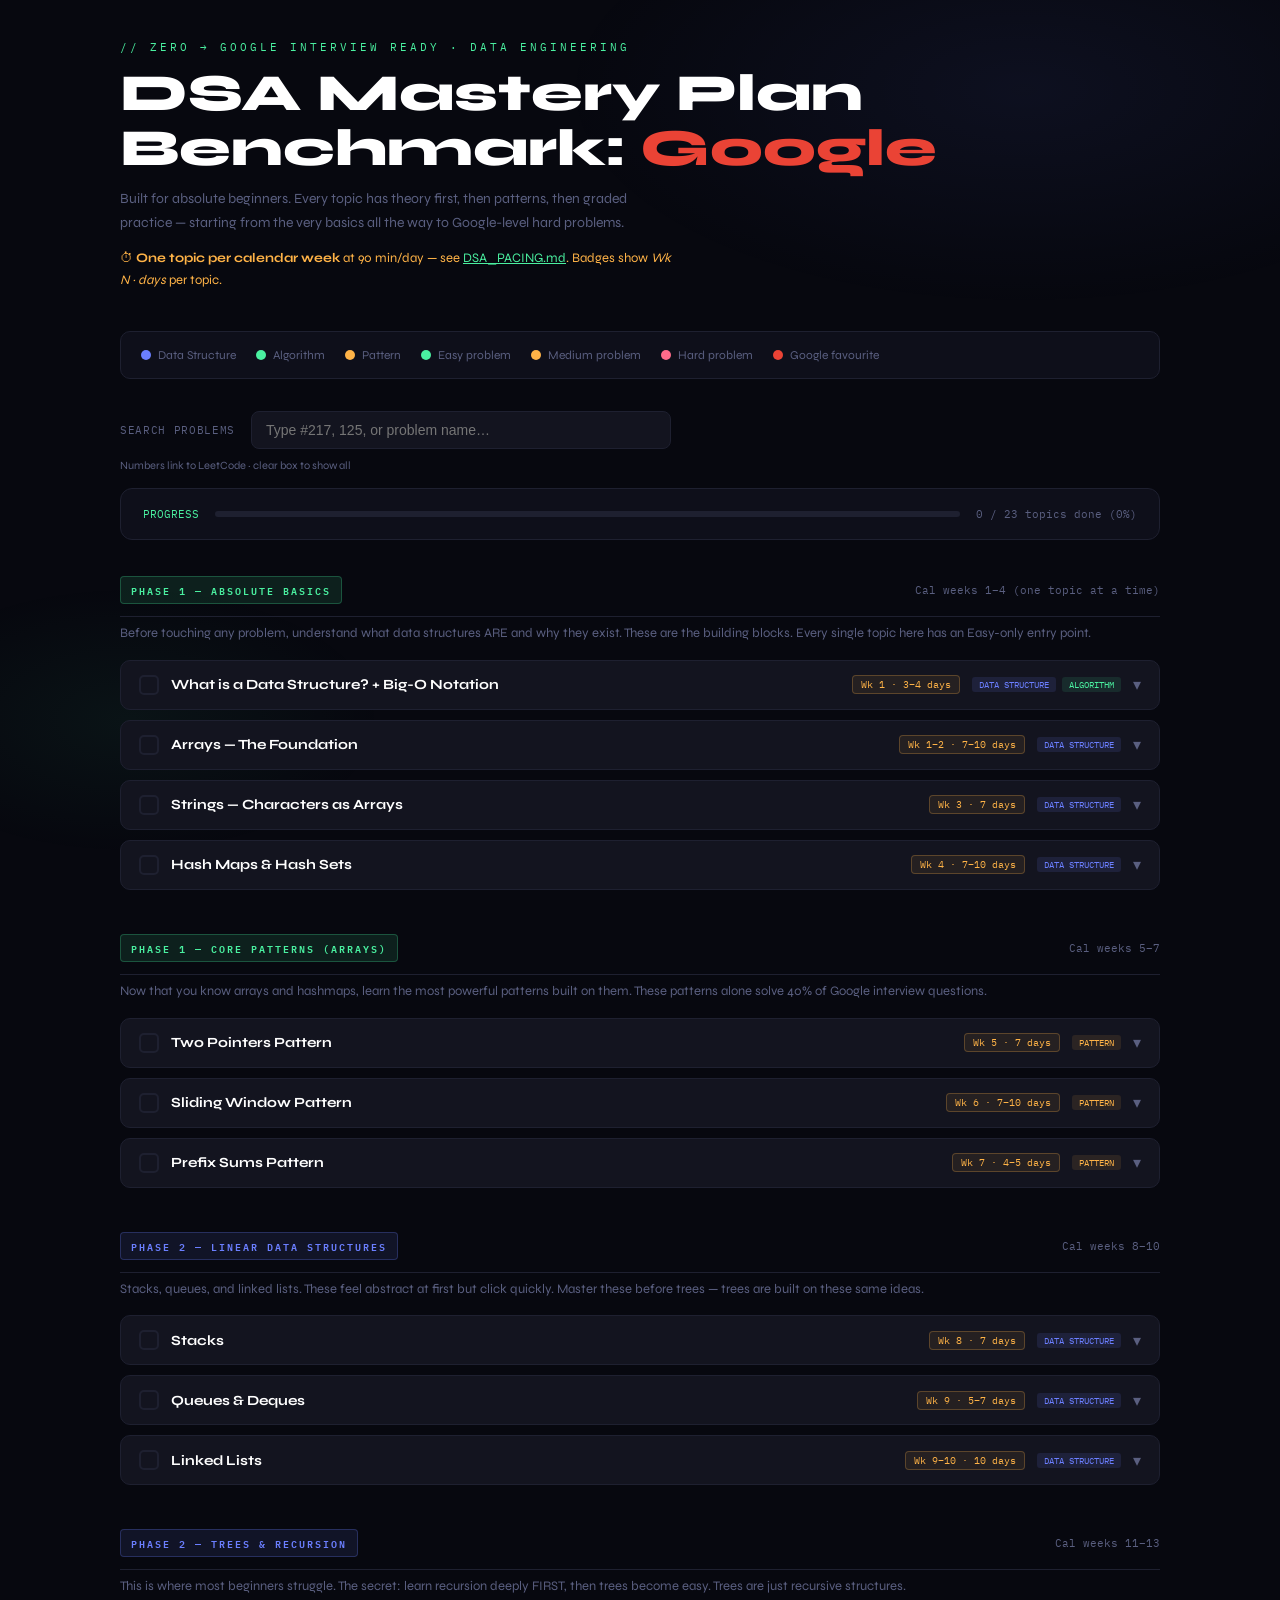
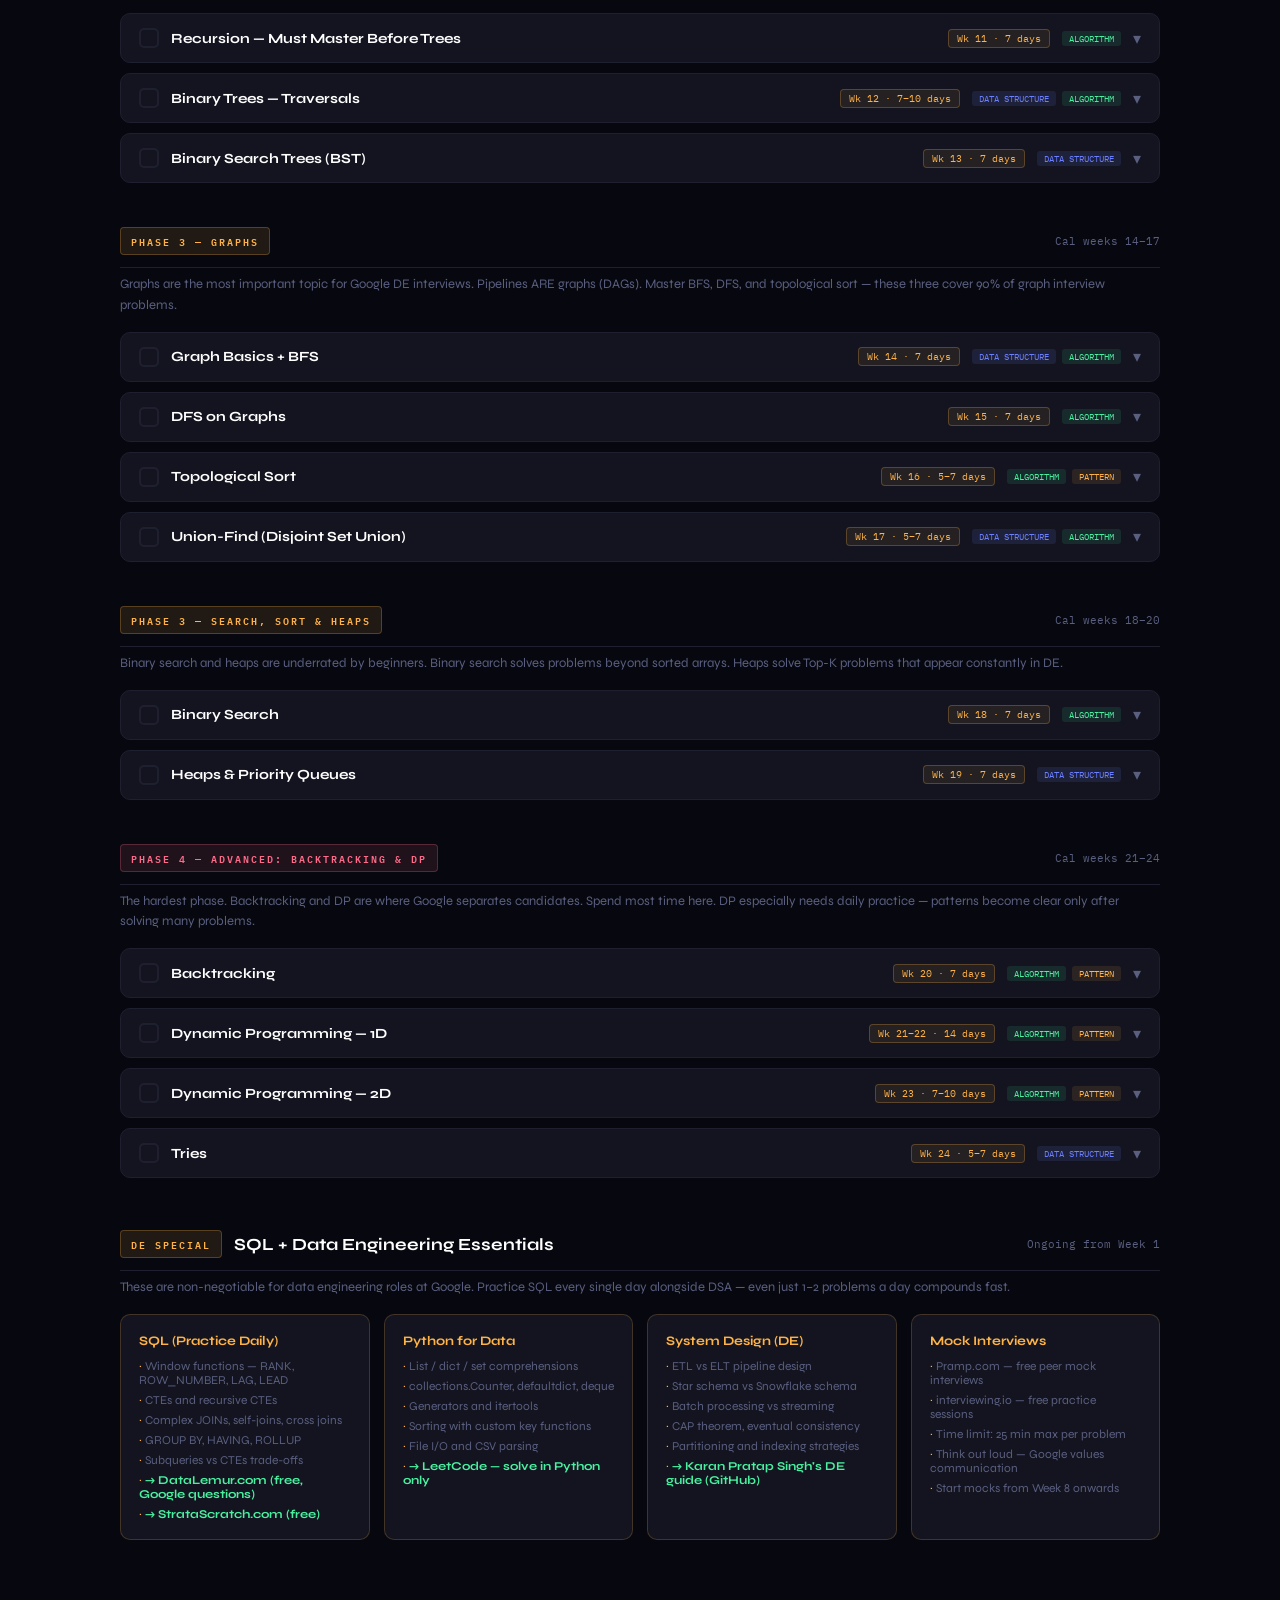
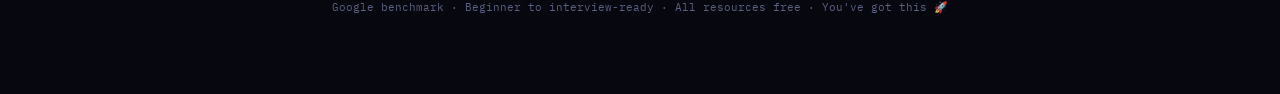
==== commit 25b2b2bf: "updated dsa study plan" ====
--- a/basics_DE_learn/learn_plans/dsa-study-plan.html
+++ b/basics_DE_learn/learn_plans/dsa-study-plan.html
@@ -218,6 +218,17 @@
 
 .topic-title{font-size:14px;font-weight:700;color:#fff;flex:1;}
 .topic-card.done .topic-title{color:var(--accent);}
+.pace-badge {
+  font-family:'IBM Plex Mono',monospace;
+  font-size:10px;
+  color:var(--accent3);
+  background:rgba(255,179,71,.08);
+  border:1px solid rgba(255,179,71,.25);
+  padding:2px 8px;
+  border-radius:4px;
+  margin-left:8px;
+  white-space:nowrap;
+}
 
 .topic-tags{display:flex;gap:6px;flex-wrap:wrap;}
 .tag {
@@ -287,6 +298,49 @@
 }
 .res-list a:hover{color:#fff;}
 
+.lc-search-wrap {
+  margin: 20px 0 16px;
+  display: flex;
+  flex-wrap: wrap;
+  align-items: center;
+  gap: 10px 16px;
+}
+.lc-search-label {
+  font-family: 'IBM Plex Mono', monospace;
+  font-size: 11px;
+  color: var(--muted);
+  text-transform: uppercase;
+  letter-spacing: 0.06em;
+}
+.lc-search {
+  flex: 1;
+  min-width: 220px;
+  max-width: 420px;
+  padding: 10px 14px;
+  border-radius: 8px;
+  border: 1px solid var(--border);
+  background: var(--card);
+  color: var(--text);
+  font-size: 14px;
+}
+.lc-search:focus { outline: none; border-color: var(--accent2); }
+.lc-search-hint { font-size: 11px; color: var(--muted); width: 100%; }
+.lc-num {
+  font-family: 'IBM Plex Mono', monospace;
+  font-size: 11px;
+  font-weight: 600;
+  color: var(--accent);
+  text-decoration: none;
+  padding: 2px 6px;
+  border-radius: 4px;
+  background: rgba(74, 240, 160, 0.1);
+  border: 1px solid rgba(74, 240, 160, 0.25);
+  flex-shrink: 0;
+}
+.lc-num:hover { background: rgba(74, 240, 160, 0.2); }
+.q-item.q-hidden { display: none !important; }
+.topic-card.lc-filter-hide { display: none !important; }
+
 /* Questions */
 .q-group-label{
   font-family:'IBM Plex Mono',monospace;
@@ -298,7 +352,7 @@
 }
 .q-list{list-style:none;display:flex;flex-direction:column;gap:5px;}
 .q-item{
-  display:flex;align-items:center;gap:8px;
+  display:flex;align-items:center;gap:8px;flex-wrap:wrap;
   font-size:12px;color:var(--muted);
   background:var(--surface);
   border-radius:6px;
@@ -382,6 +436,7 @@
   <div class="hero-eyebrow">// Zero → Google Interview Ready · Data Engineering</div>
   <h1>DSA Mastery Plan<br/>Benchmark: <em>Google</em></h1>
   <p class="hero-sub">Built for absolute beginners. Every topic has theory first, then patterns, then graded practice — starting from the very basics all the way to Google-level hard problems.</p>
+  <p class="hero-sub" style="margin-top:12px;color:var(--accent3);font-size:13px;">⏱ <strong>One topic per calendar week</strong> at 90 min/day — see <a href="DSA_PACING.md" style="color:var(--accent)">DSA_PACING.md</a>. Badges show <em>Wk N · days</em> per topic.</p>
 </div>
 
 <div class="legend">
@@ -392,6 +447,12 @@
   <div class="legend-item"><div class="dot dot-m"></div> Medium problem</div>
   <div class="legend-item"><div class="dot dot-h"></div> Hard problem</div>
   <div class="legend-item"><div class="dot dot-h" style="background:var(--google)"></div> Google favourite</div>
+</div>
+
+<div class="lc-search-wrap">
+  <label for="lcSearch" class="lc-search-label">Search problems</label>
+  <input type="search" id="lcSearch" class="lc-search" placeholder="Type #217, 125, or problem name…" autocomplete="off" />
+  <span class="lc-search-hint">Numbers link to LeetCode · clear box to show all</span>
 </div>
 
 <div class="prog-wrap">
@@ -461,11 +522,12 @@
 <footer>Google benchmark · Beginner to interview-ready · All resources free · You've got this 🚀</footer>
 </div>
 
+<script src="lc-numbers.js" onerror="this.onerror=null;this.src='/lc-numbers.js'"></script>
 <script>
 const DATA = [
   {
     phase:1, pill:'ph1', label:'Phase 1 — Absolute Basics',
-    weeks:'Weeks 1–2', color:'var(--accent)',
+    weeks:'Cal weeks 1–4 (one topic at a time)', color:'var(--accent)',
     desc:'Before touching any problem, understand what data structures ARE and why they exist. These are the building blocks. Every single topic here has an Easy-only entry point.',
     topics:[
       {
@@ -476,13 +538,12 @@
         pattern:'No pattern yet — this is pure theory. Spend 2 days here.',
         resources:[
           {text:'CS Dojo — Big O Notation for Beginners (YouTube)', url:'https://www.youtube.com/watch?v=D6xkbGLQesk'},
-          {text:'Abdul Bari — Introduction to Algorithms (YouTube)', url:'https://www.youtube.com/watch?v=0IAPZzGSbME'},
-          {text:'Striver — Why study DSA? (YouTube)', url:'https://www.youtube.com/watch?v=rZ41y93P2Qo'}
+          {text:'Abdul Bari — Introduction to Algorithms (YouTube)', url:'https://www.youtube.com/watch?v=0IAPZzGSbME'}
         ],
         google:'Big-O is asked verbally in every Google interview. "What is the time complexity of your solution?" — you must answer instantly.',
         questions:{
           easy:[
-            {name:'No LeetCode yet — watch all 3 videos above first', google:false},
+            {name:'No LeetCode yet — watch all 2 videos above first', google:false},
             {name:'Write Big-O for: loop through array of n items', google:false},
             {name:'Write Big-O for: nested loop through same array', google:false}
           ], med:[], hard:[]
@@ -581,7 +642,7 @@
   },
   {
     phase:1, pill:'ph1', label:'Phase 1 — Core Patterns (Arrays)',
-    weeks:'Weeks 2–3', color:'var(--accent)',
+    weeks:'Cal weeks 5–7', color:'var(--accent)',
     desc:'Now that you know arrays and hashmaps, learn the most powerful patterns built on them. These patterns alone solve 40% of Google interview questions.',
     topics:[
       {
@@ -677,7 +738,7 @@
   },
   {
     phase:2, pill:'ph2', label:'Phase 2 — Linear Data Structures',
-    weeks:'Weeks 3–5', color:'var(--accent2)',
+    weeks:'Cal weeks 8–10', color:'var(--accent2)',
     desc:'Stacks, queues, and linked lists. These feel abstract at first but click quickly. Master these before trees — trees are built on these same ideas.',
     topics:[
       {
@@ -782,7 +843,7 @@
   },
   {
     phase:2, pill:'ph2', label:'Phase 2 — Trees & Recursion',
-    weeks:'Weeks 5–7', color:'var(--accent2)',
+    weeks:'Cal weeks 11–13', color:'var(--accent2)',
     desc:'This is where most beginners struggle. The secret: learn recursion deeply FIRST, then trees become easy. Trees are just recursive structures.',
     topics:[
       {
@@ -884,7 +945,7 @@
   },
   {
     phase:3, pill:'ph3', label:'Phase 3 — Graphs',
-    weeks:'Weeks 7–9', color:'var(--accent3)',
+    weeks:'Cal weeks 14–17', color:'var(--accent3)',
     desc:'Graphs are the most important topic for Google DE interviews. Pipelines ARE graphs (DAGs). Master BFS, DFS, and topological sort — these three cover 90% of graph interview problems.',
     topics:[
       {
@@ -1009,7 +1070,7 @@
   },
   {
     phase:3, pill:'ph3', label:'Phase 3 — Search, Sort & Heaps',
-    weeks:'Weeks 8–10', color:'var(--accent3)',
+    weeks:'Cal weeks 18–20', color:'var(--accent3)',
     desc:'Binary search and heaps are underrated by beginners. Binary search solves problems beyond sorted arrays. Heaps solve Top-K problems that appear constantly in DE.',
     topics:[
       {
@@ -1084,7 +1145,7 @@
   },
   {
     phase:4, pill:'ph4', label:'Phase 4 — Advanced: Backtracking & DP',
-    weeks:'Weeks 10–14', color:'var(--accent4)',
+    weeks:'Cal weeks 21–24', color:'var(--accent4)',
     desc:'The hardest phase. Backtracking and DP are where Google separates candidates. Spend most time here. DP especially needs daily practice — patterns become clear only after solving many problems.',
     topics:[
       {
@@ -1228,6 +1289,33 @@
   }
 ];
 
+/** Realistic calendar weeks — see learn_plans/DSA_PACING.md */
+const PACE = {
+  t01:{week:1,days:'3–4 days'},
+  t02:{week:'1–2',days:'7–10 days'},
+  t03:{week:3,days:'7 days'},
+  t04:{week:4,days:'7–10 days'},
+  t05:{week:5,days:'7 days'},
+  t06:{week:6,days:'7–10 days'},
+  t07:{week:7,days:'4–5 days'},
+  t08:{week:8,days:'7 days'},
+  t09:{week:9,days:'5–7 days'},
+  t10:{week:'9–10',days:'10 days'},
+  t11:{week:11,days:'7 days'},
+  t12:{week:12,days:'7–10 days'},
+  t13:{week:13,days:'7 days'},
+  t14:{week:14,days:'7 days'},
+  t15:{week:15,days:'7 days'},
+  t16:{week:16,days:'5–7 days'},
+  t17:{week:17,days:'5–7 days'},
+  t18:{week:18,days:'7 days'},
+  t19:{week:19,days:'7 days'},
+  t20:{week:20,days:'7 days'},
+  t21:{week:'21–22',days:'14 days'},
+  t22:{week:23,days:'7–10 days'},
+  t23:{week:24,days:'5–7 days'}
+};
+
 function renderAll(){
   const root = document.getElementById('planRoot');
   const saved = getSaved();
@@ -1258,14 +1346,21 @@
         ...((t.questions.hard||[]).map(q=>({...q,level:'h'})))
       ];
 
-      const qHtml = allQ.map(q=>`
-        <li class="q-item">
+      const qHtml = allQ.map(q=>{
+        const meta = resolveLc(q);
+        const lcAttr = meta ? ` data-lc-id="${meta.id}" data-lc-slug="${meta.slug}"` : '';
+        const lcLabel = formatLcLabel(q);
+        return `
+        <li class="q-item"${lcAttr}>
           <span class="ql ql-${q.level}">${q.level==='e'?'easy':q.level==='m'?'med':'hard'}</span>
           ${q.google?'<span class="qt">🔴 Google</span>':''}
-          ${q.name}
-        </li>`).join('');
+          ${lcLabel}<span class="q-name">${q.name}</span>
+        </li>`;
+      }).join('');
 
       const resHtml = (t.resources||[]).map(r=>`<li><a href="${r.url}" target="_blank">${r.text}</a></li>`).join('');
+      const p = PACE[t.id];
+      const paceHtml = p ? `<span class="pace-badge" title="See DSA_PACING.md">Wk ${p.week} · ${p.days}</span>` : '';
 
       html += `
       <div class="topic-card ${done?'done':''}" id="${t.id}">
@@ -1276,6 +1371,7 @@
             </svg>
           </div>
           <span class="topic-title">${t.title}</span>
+          ${paceHtml}
           <div class="topic-tags">${tagHtml}</div>
           <span class="chevron">▾</span>
         </div>
@@ -1309,6 +1405,30 @@
   root.innerHTML = html;
   window._total = total;
   updateProgress();
+  setupLcSearch();
+}
+
+function setupLcSearch(){
+  const input = document.getElementById('lcSearch');
+  if (!input) return;
+  input.addEventListener('input', () => {
+    const raw = input.value.trim().toLowerCase();
+    const numQuery = raw.replace(/^#/, '').match(/^\d+$/) ? raw.replace(/^#/, '') : null;
+    document.querySelectorAll('.q-item').forEach(li => {
+      const id = li.dataset.lcId || '';
+      const name = (li.querySelector('.q-name')?.textContent || '').toLowerCase();
+      const slug = (li.dataset.lcSlug || '').replace(/-/g, ' ');
+      let show = !raw;
+      if (!show && numQuery) show = id === numQuery || id.startsWith(numQuery);
+      if (!show && raw) show = name.includes(raw) || slug.includes(raw) || ('#' + id) === raw || id === raw.replace(/^#/, '');
+      li.classList.toggle('q-hidden', !show);
+    });
+    document.querySelectorAll('.topic-card').forEach(card => {
+      const visible = card.querySelectorAll('.q-item:not(.q-hidden)').length;
+      card.classList.toggle('lc-filter-hide', !!raw && visible === 0);
+      if (raw && visible > 0) card.classList.add('open');
+    });
+  });
 }
 
 function toggleCard(id){
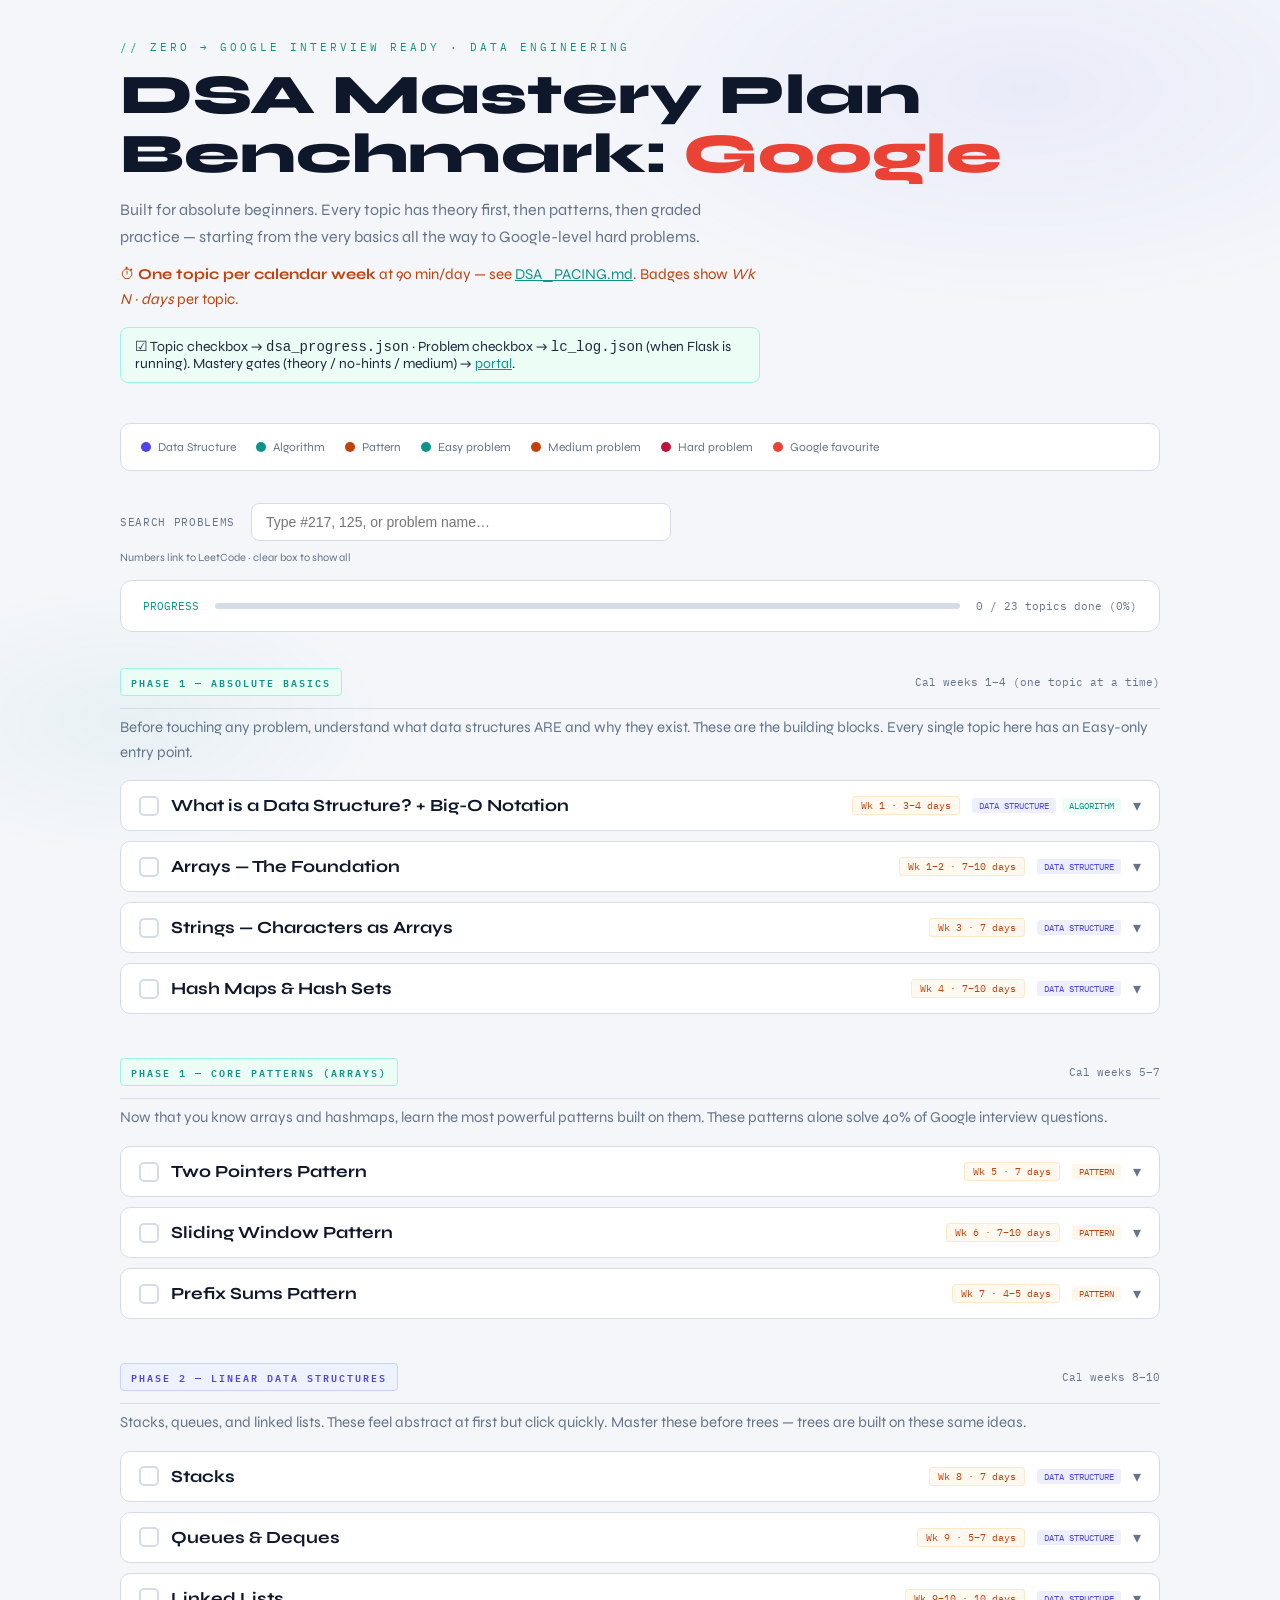
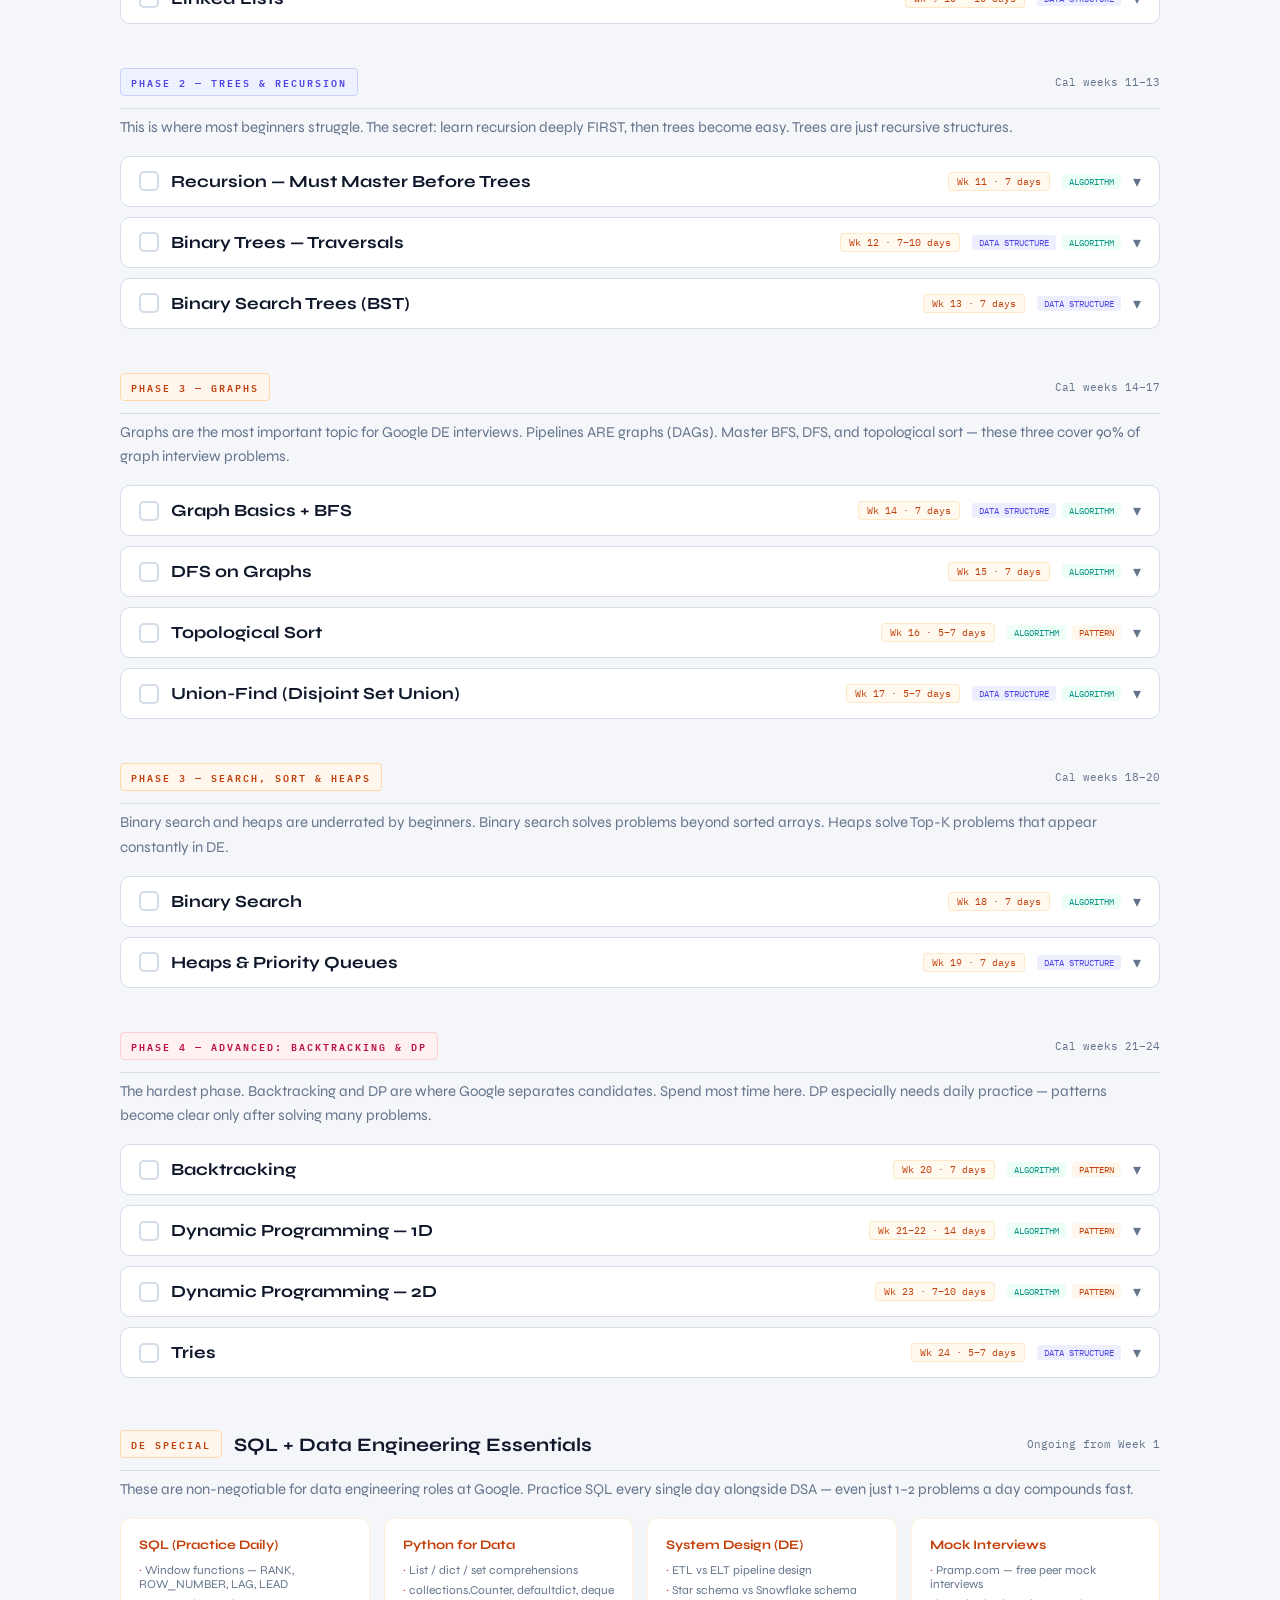
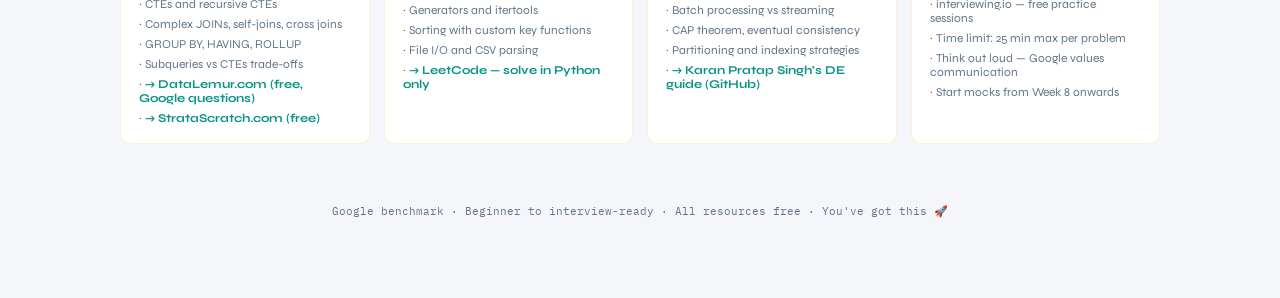
==== commit c5d23c22: "updated code and added leetcode" ====
--- a/basics_DE_learn/learn_plans/dsa-study-plan.html
+++ b/basics_DE_learn/learn_plans/dsa-study-plan.html
@@ -7,17 +7,19 @@
 <link href="https://fonts.googleapis.com/css2?family=IBM+Plex+Mono:wght@400;600&family=Syne:wght@400;600;700;800&display=swap" rel="stylesheet"/>
 <style>
 :root {
-  --bg: #07080f;
-  --surface: #0e0f1a;
-  --card: #13141f;
-  --border: #1e2030;
-  --accent: #4af0a0;
-  --accent2: #6b7fff;
-  --accent3: #ffb347;
-  --accent4: #ff6b8a;
-  --text: #dde0f0;
-  --muted: #5a5f80;
+  --bg: #f4f6fa;
+  --surface: #ffffff;
+  --card: #ffffff;
+  --border: #d4dce8;
+  --accent: #0d9488;
+  --accent2: #4f46e5;
+  --accent3: #c2410c;
+  --accent4: #be123c;
+  --text: #1e293b;
+  --muted: #64748b;
+  --heading: #0f172a;
   --google: #ea4335;
+  --done: #15803d;
 }
 
 *{margin:0;padding:0;box-sizing:border-box;}
@@ -26,6 +28,7 @@
   background: var(--bg);
   color: var(--text);
   font-family: 'Syne', sans-serif;
+  font-size: 16px;
   min-height: 100vh;
 }
 
@@ -34,8 +37,8 @@
   position:fixed;
   inset:0;
   background:
-    radial-gradient(ellipse 60% 40% at 80% 10%, rgba(107,127,255,0.07) 0%, transparent 60%),
-    radial-gradient(ellipse 40% 30% at 10% 80%, rgba(74,240,160,0.05) 0%, transparent 50%);
+    radial-gradient(ellipse 60% 40% at 80% 10%, rgba(79,70,229,0.06) 0%, transparent 60%),
+    radial-gradient(ellipse 40% 30% at 10% 80%, rgba(13,148,136,0.05) 0%, transparent 50%);
   pointer-events:none;
   z-index:0;
 }
@@ -61,10 +64,10 @@
   margin-bottom:12px;
 }
 .hero h1 {
-  font-size:clamp(28px,5vw,52px);
+  font-size:clamp(32px,5vw,56px);
   font-weight:800;
   line-height:1.05;
-  color:#fff;
+  color:var(--heading);
 }
 .hero h1 em {
   font-style:normal;
@@ -73,10 +76,21 @@
 .hero-sub {
   margin-top:12px;
   color:var(--muted);
-  font-size:14px;
+  font-size:16px;
   line-height:1.7;
-  max-width:560px;
-}
+  max-width:640px;
+}
+.sync-banner {
+  margin-top: 14px;
+  padding: 10px 14px;
+  background: #ecfdf5;
+  border: 1px solid #99f6e4;
+  border-radius: 8px;
+  font-size: 14px;
+  color: var(--text);
+  max-width: 640px;
+}
+.sync-banner a { color: var(--accent); }
 
 /* LEGEND */
 .legend {
@@ -163,12 +177,12 @@
   text-transform:uppercase;
   font-weight:600;
 }
-.ph1{background:rgba(74,240,160,.1);color:var(--accent);border:1px solid rgba(74,240,160,.25);}
-.ph2{background:rgba(107,127,255,.1);color:var(--accent2);border:1px solid rgba(107,127,255,.25);}
-.ph3{background:rgba(255,179,71,.1);color:var(--accent3);border:1px solid rgba(255,179,71,.25);}
-.ph4{background:rgba(255,107,138,.1);color:var(--accent4);border:1px solid rgba(255,107,138,.25);}
-
-.phase-name {font-size:17px;font-weight:700;color:#fff;}
+.ph1{background:#ecfdf5;color:var(--accent);border:1px solid #99f6e4;}
+.ph2{background:#eef2ff;color:var(--accent2);border:1px solid #c7d2fe;}
+.ph3{background:#fff7ed;color:var(--accent3);border:1px solid #fed7aa;}
+.ph4{background:#fff1f2;color:var(--accent4);border:1px solid #fecdd3;}
+
+.phase-name {font-size:19px;font-weight:700;color:var(--heading);}
 .phase-weeks {
   margin-left:auto;
   font-family:'IBM Plex Mono',monospace;
@@ -176,10 +190,10 @@
   color:var(--muted);
 }
 .phase-desc {
-  font-size:13px;
+  font-size:15px;
   color:var(--muted);
   margin-bottom:16px;
-  line-height:1.6;
+  line-height:1.65;
 }
 
 /* TOPIC CARD */
@@ -191,8 +205,8 @@
   overflow:hidden;
   transition:border-color .2s;
 }
-.topic-card:hover{border-color:rgba(107,127,255,.3);}
-.topic-card.done{background:#0a0f0d;border-color:rgba(74,240,160,.18);}
+.topic-card:hover{border-color:#a5b4fc; box-shadow: 0 2px 8px rgba(15,23,42,.06);}
+.topic-card.done{background:#f0fdf4;border-color:#86efac;}
 
 .topic-head {
   display:flex;
@@ -216,8 +230,8 @@
 .chk svg{opacity:0;transition:opacity .2s;}
 .topic-card.done .chk svg{opacity:1;}
 
-.topic-title{font-size:14px;font-weight:700;color:#fff;flex:1;}
-.topic-card.done .topic-title{color:var(--accent);}
+.topic-title{font-size:17px;font-weight:700;color:var(--heading);flex:1;}
+.topic-card.done .topic-title{color:var(--done);}
 .pace-badge {
   font-family:'IBM Plex Mono',monospace;
   font-size:10px;
@@ -276,11 +290,12 @@
 .theory-box {
   background:var(--surface);
   border-radius:8px;
-  padding:14px;
-  font-size:13px;
+  padding:16px;
+  font-size:15px;
   color:var(--muted);
-  line-height:1.65;
+  line-height:1.7;
   border-left:3px solid var(--accent2);
+  box-shadow: 0 1px 2px rgba(15,23,42,.04);
 }
 .theory-box strong{color:var(--text);}
 
@@ -288,7 +303,7 @@
 .res-list{list-style:none;display:flex;flex-direction:column;gap:7px;}
 .res-list li{
   display:flex;align-items:flex-start;gap:8px;
-  font-size:12px;color:var(--text);line-height:1.5;
+  font-size:14px;color:var(--text);line-height:1.55;
 }
 .res-list li::before{content:'▶';color:var(--accent2);font-size:9px;margin-top:3px;flex-shrink:0;}
 .res-list a{
@@ -296,7 +311,7 @@
   border-bottom:1px dashed rgba(107,127,255,.35);
   transition:color .2s;
 }
-.res-list a:hover{color:#fff;}
+.res-list a:hover{color:var(--accent2);}
 
 .lc-search-wrap {
   margin: 20px 0 16px;
@@ -333,11 +348,11 @@
   text-decoration: none;
   padding: 2px 6px;
   border-radius: 4px;
-  background: rgba(74, 240, 160, 0.1);
-  border: 1px solid rgba(74, 240, 160, 0.25);
+  background: #ecfdf5;
+  border: 1px solid #99f6e4;
   flex-shrink: 0;
 }
-.lc-num:hover { background: rgba(74, 240, 160, 0.2); }
+.lc-num:hover { background: #d1fae5; }
 .q-item.q-hidden { display: none !important; }
 .topic-card.lc-filter-hide { display: none !important; }
 
@@ -351,15 +366,30 @@
   margin:10px 0 5px;
 }
 .q-list{list-style:none;display:flex;flex-direction:column;gap:5px;}
+.q-chk {
+  width: 20px;
+  height: 20px;
+  flex-shrink: 0;
+  accent-color: var(--accent);
+  cursor: pointer;
+}
 .q-item{
-  display:flex;align-items:center;gap:8px;flex-wrap:wrap;
-  font-size:12px;color:var(--muted);
+  display:flex;align-items:center;gap:10px;flex-wrap:wrap;
+  font-size:15px;color:var(--text);
   background:var(--surface);
-  border-radius:6px;
-  padding:7px 10px;
-  border-left:2px solid var(--border);
-  line-height:1.4;
-}
+  border-radius:8px;
+  padding:10px 12px;
+  border:1px solid var(--border);
+  border-left:3px solid var(--border);
+  line-height:1.45;
+  transition: background .15s, border-color .15s;
+}
+.q-item.done {
+  background: #f0fdf4;
+  border-left-color: var(--done);
+}
+.q-item.done .q-name { color: var(--muted); text-decoration: line-through; text-decoration-color: #94a3b8; }
+.q-item.no-lc .q-chk-placeholder { width: 20px; flex-shrink: 0; }
 .ql{font-family:'IBM Plex Mono',monospace;font-size:8px;padding:2px 5px;border-radius:3px;flex-shrink:0;}
 .ql-e{background:rgba(74,240,160,.1);color:var(--accent);}
 .ql-m{background:rgba(255,179,71,.1);color:var(--accent3);}
@@ -370,13 +400,13 @@
 
 /* Pattern box */
 .pat-box {
-  background:rgba(255,179,71,.05);
-  border:1px solid rgba(255,179,71,.2);
+  background:#fff7ed;
+  border:1px solid #fed7aa;
   border-radius:8px;
-  padding:14px;
-  font-size:13px;
+  padding:16px;
+  font-size:15px;
   color:var(--muted);
-  line-height:1.65;
+  line-height:1.7;
 }
 .pat-box strong{color:var(--accent3);}
 
@@ -394,12 +424,12 @@
 
 /* Google note */
 .google-box {
-  background:rgba(234,67,53,.06);
-  border:1px solid rgba(234,67,53,.2);
+  background:#fef2f2;
+  border:1px solid #fecaca;
   border-radius:8px;
-  padding:12px 16px;
-  font-size:12px;
-  color:#ff8a80;
+  padding:14px 16px;
+  font-size:14px;
+  color:#b91c1c;
   line-height:1.65;
 }
 
@@ -436,7 +466,8 @@
   <div class="hero-eyebrow">// Zero → Google Interview Ready · Data Engineering</div>
   <h1>DSA Mastery Plan<br/>Benchmark: <em>Google</em></h1>
   <p class="hero-sub">Built for absolute beginners. Every topic has theory first, then patterns, then graded practice — starting from the very basics all the way to Google-level hard problems.</p>
-  <p class="hero-sub" style="margin-top:12px;color:var(--accent3);font-size:13px;">⏱ <strong>One topic per calendar week</strong> at 90 min/day — see <a href="DSA_PACING.md" style="color:var(--accent)">DSA_PACING.md</a>. Badges show <em>Wk N · days</em> per topic.</p>
+  <p class="hero-sub" style="margin-top:12px;color:var(--accent3);font-size:15px;">⏱ <strong>One topic per calendar week</strong> at 90 min/day — see <a href="DSA_PACING.md" style="color:var(--accent)">DSA_PACING.md</a>. Badges show <em>Wk N · days</em> per topic.</p>
+  <p class="sync-banner">☑ Topic checkbox → <code>dsa_progress.json</code> · Problem checkbox → <code>lc_log.json</code> (when Flask is running). Mastery gates (theory / no-hints / medium) → <a href="/portal">portal</a>.</p>
 </div>
 
 <div class="legend">
@@ -1316,6 +1347,64 @@
   t23:{week:24,days:'5–7 days'}
 };
 
+let lcLogCache = { problems: [] };
+
+function escAttr(s) {
+  return String(s).replace(/\\/g,'\\\\').replace(/'/g,"\\'").replace(/"/g,'&quot;');
+}
+
+function isProblemDone(id) {
+  const p = lcLogCache.problems.find(x => x.id === Number(id));
+  return !!(p && p.done);
+}
+
+async function loadLcLog() {
+  try {
+    const r = await fetch('/api/lc-log');
+    if (r.ok) lcLogCache = await r.json();
+  } catch (e) {
+    try { lcLogCache = JSON.parse(localStorage.getItem('dsaLcLog') || '{"problems":[]}'); }
+    catch (e2) { lcLogCache = { problems: [] }; }
+  }
+}
+
+async function saveLcLog() {
+  localStorage.setItem('dsaLcLog', JSON.stringify(lcLogCache));
+  try {
+    await fetch('/api/lc-log', {
+      method: 'PUT',
+      headers: { 'Content-Type': 'application/json' },
+      body: JSON.stringify(lcLogCache)
+    });
+  } catch (e) {}
+}
+
+async function toggleProblem(id, name, level, topicId, inputEl) {
+  const numId = Number(id);
+  let p = lcLogCache.problems.find(x => x.id === numId);
+  const checked = inputEl.checked;
+  if (!p) {
+    const diff = level === 'e' ? 'Easy' : level === 'm' ? 'Medium' : 'Hard';
+    p = {
+      id: numId,
+      title: name,
+      topic: topicId || '',
+      week: 0,
+      difficulty: diff,
+      done: checked,
+      noHints: false,
+      repo: '',
+      date: new Date().toISOString().slice(0, 10)
+    };
+    lcLogCache.problems.push(p);
+  } else {
+    p.done = checked;
+  }
+  const li = inputEl.closest('.q-item');
+  if (li) li.classList.toggle('done', checked);
+  await saveLcLog();
+}
+
 function renderAll(){
   const root = document.getElementById('planRoot');
   const saved = getSaved();
@@ -1350,8 +1439,14 @@
         const meta = resolveLc(q);
         const lcAttr = meta ? ` data-lc-id="${meta.id}" data-lc-slug="${meta.slug}"` : '';
         const lcLabel = formatLcLabel(q);
+        const done = meta && isProblemDone(meta.id);
+        const chk = meta
+          ? `<input type="checkbox" class="q-chk" ${done?'checked':''} aria-label="Done ${q.name}"
+              onclick="event.stopPropagation();toggleProblem(${meta.id},'${escAttr(q.name)}','${q.level}','${t.id}',this)" />`
+          : `<span class="q-chk-placeholder" title="No LeetCode # mapped"></span>`;
         return `
-        <li class="q-item"${lcAttr}>
+        <li class="q-item ${done?'done':''}${meta?'':' no-lc'}"${lcAttr}>
+          ${chk}
           <span class="ql ql-${q.level}">${q.level==='e'?'easy':q.level==='m'?'med':'hard'}</span>
           ${q.google?'<span class="qt">🔴 Google</span>':''}
           ${lcLabel}<span class="q-name">${q.name}</span>
@@ -1478,7 +1573,7 @@
   document.getElementById('pCount').textContent = `${done} / ${total} topics done (${pct}%)`;
 }
 
-syncFromServer().then(renderAll);
+Promise.all([syncFromServer(), loadLcLog()]).then(renderAll);
 </script>
 </body>
 </html>
